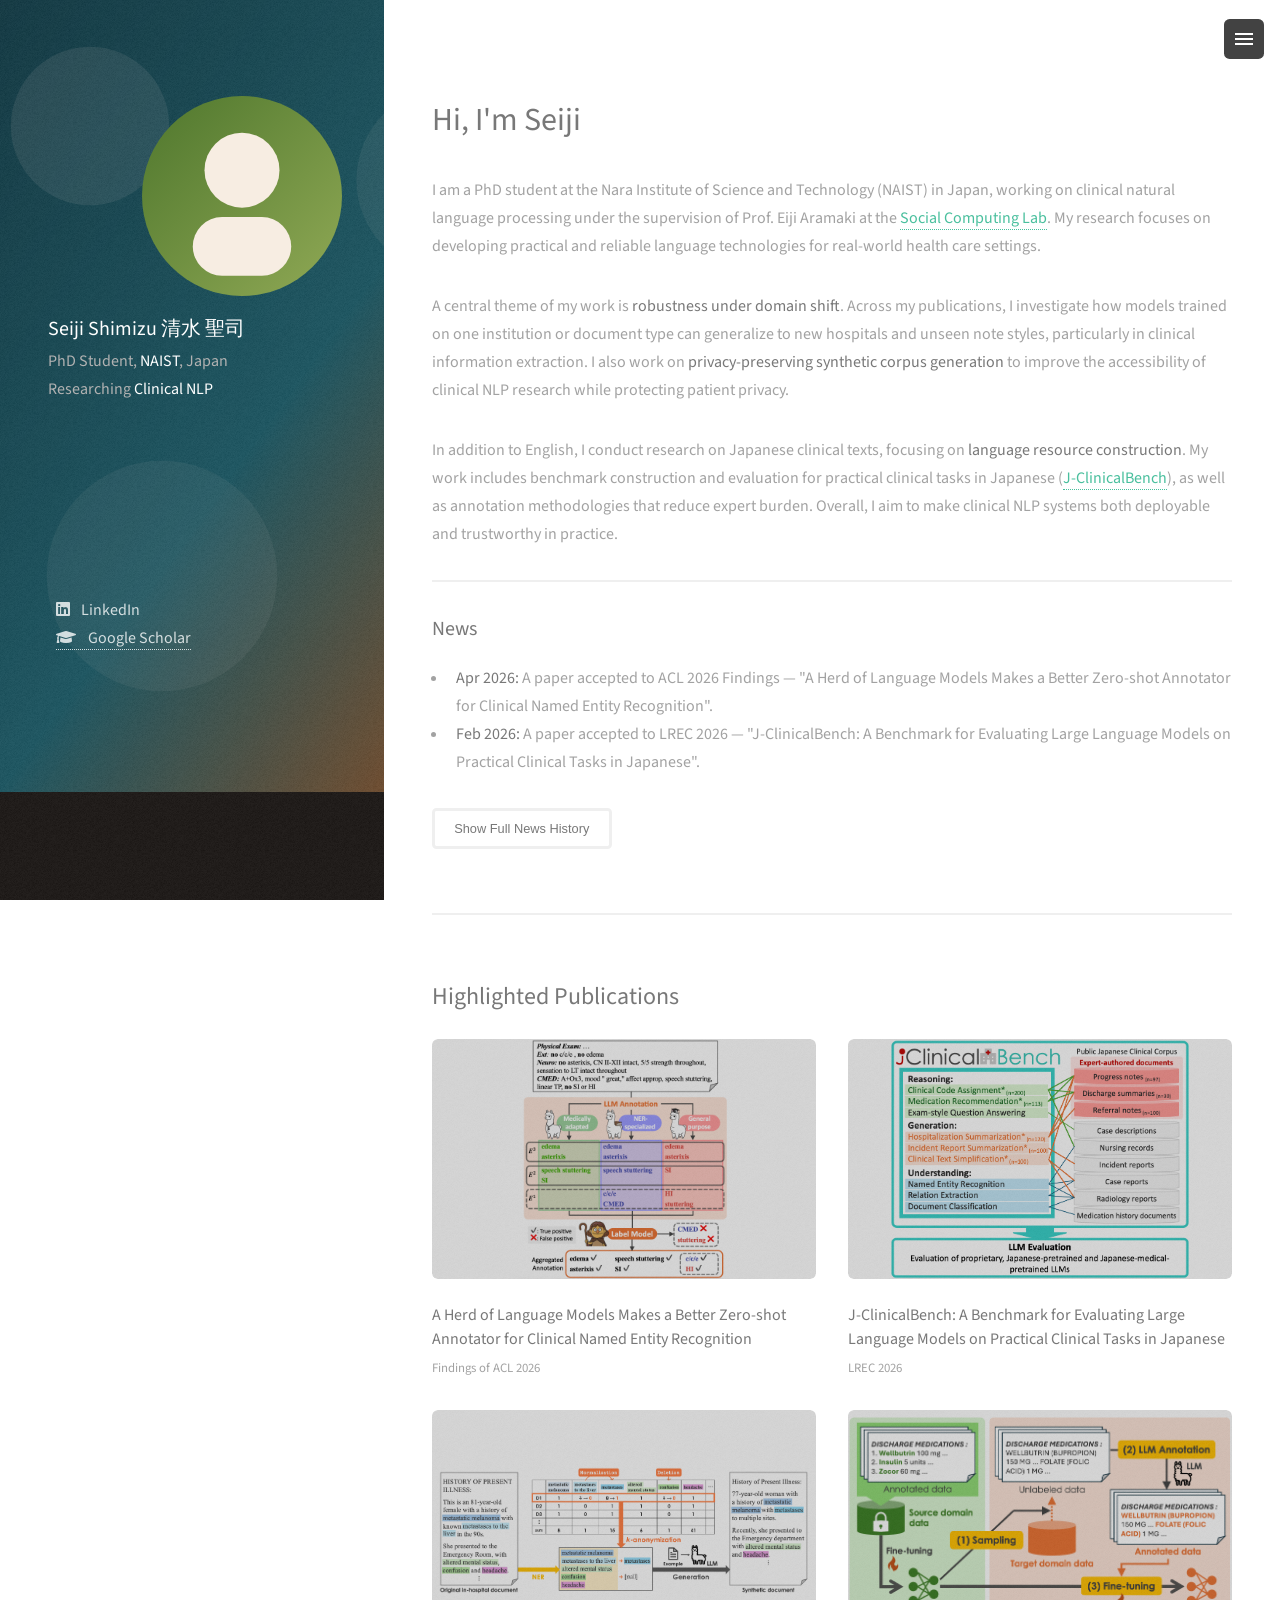
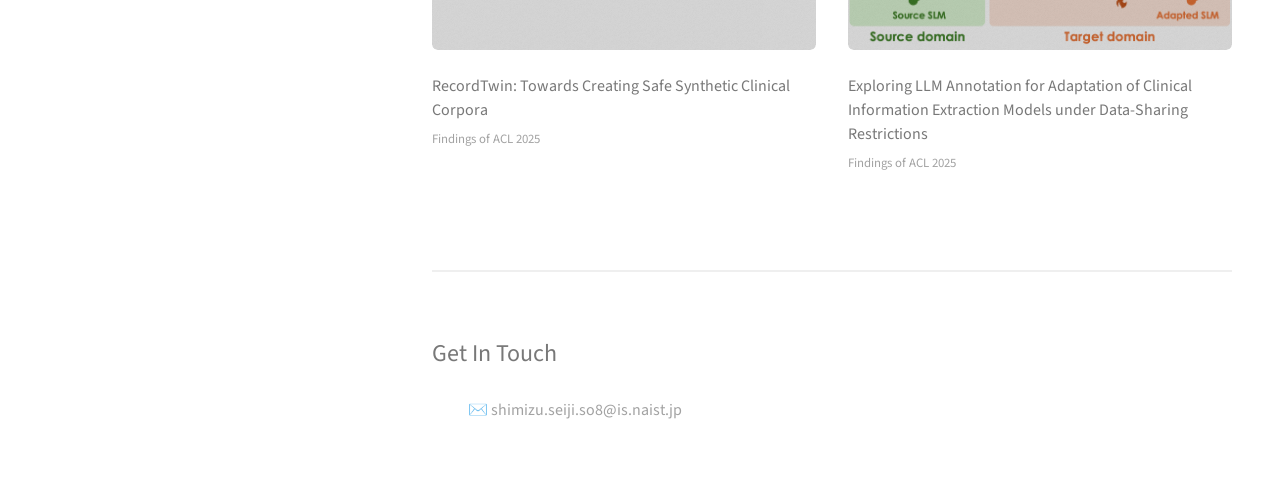
==== index.html @ 79d61182 "Test commit" ====
<!DOCTYPE HTML>
<!--
	Strata by HTML5 UP
	html5up.net | @ajlkn
	Free for personal and commercial use under the CCA 3.0 license (html5up.net/license)
-->
<html>

<head>
	<title>Seiji Shimizu | Home</title>
	<meta charset="utf-8" />
	<meta name="viewport" content="width=device-width, initial-scale=1, user-scalable=no" />
	<link rel="stylesheet" href="assets/css/main.css" />
	<link rel="icon" type="image/svg+xml" href="images/favicon.svg" />
	<style>
		.menu-wrap {
			position: fixed;
			top: 1rem;
			right: 1rem;
			z-index: 10001;
		}

		.menu-button {
			width: 2.5rem;
			height: 2.5rem;
			border: 0;
			border-radius: 0.35rem;
			background: rgba(34, 34, 34, 0.85);
			color: #fff;
			display: inline-flex;
			flex-direction: column;
			align-items: center;
			justify-content: center;
			cursor: pointer;
		}

		.menu-button span {
			display: block;
			width: 1.1rem;
			height: 2px;
			background: #fff;
			margin: 1.5px 0;
		}

		.menu-panel {
			display: none;
			position: absolute;
			right: 0;
			top: 2.9rem;
			background: rgba(34, 34, 34, 0.95);
			border-radius: 0.35rem;
			padding: 0.4rem 0;
			min-width: 10rem;
		}

		.menu-panel a {
			display: block;
			padding: 0.45rem 0.8rem;
			color: #fff;
			border-bottom: 0;
		}

		.menu-panel a:hover {
			background: rgba(255, 255, 255, 0.14);
			color: #fff !important;
		}

		.menu-wrap.open .menu-panel {
			display: block;
		}

		#header .image.avatar {
			display: block;
			margin-left: auto;
			margin-right: auto;
		}

		#two .work-item .image.thumb {
			display: block;
			aspect-ratio: 16 / 10;
			overflow: hidden;
			background: #fff;
		}

		#two .work-item .image.thumb img {
			width: 100%;
			height: 100%;
			object-fit: contain;
			object-position: center;
		}
	</style>
</head>

<body class="is-preload">
	<nav class="menu-wrap" id="site-menu">
		<button class="menu-button" id="menu-toggle" aria-label="Open navigation menu" aria-expanded="false">
			<span></span><span></span><span></span>
		</button>
		<div class="menu-panel" id="menu-panel">
			<a href="index.html">Home</a>
			<a href="all-publications.html">Publications</a>
			<a href="media/mock-resume.pdf" target="_blank" rel="noopener noreferrer">CV (PDF)</a>
		</div>
	</nav>

	<header id="header">
		<div class="inner">
			<a href="#" class="image avatar"><img src="images/avatar.svg" alt="Abstract avatar" /></a>
			<h1><strong>Seiji Shimizu 清水 聖司</strong></h1>
			<p>PhD Student, <strong>NAIST</strong>, Japan<br />
				Researching <strong>Clinical NLP</strong></p>
		</div>
		<div class="inner">
			<ul>
				<li><a href="https://www.linkedin.com/in/%E8%81%96%E5%8F%B8-%E6%B8%85%E6%B0%B4-0804ab36a/?locale=en_US"
						class="icon brands fa-linkedin" target="_blank" rel="noopener noreferrer"><span
							class="label">LinkedIn</span></a></li>
				<li><a href="https://scholar.google.com/citations?user=4m6ExmEAAAAJ&hl=en" target="_blank"
						rel="noopener noreferrer"><i class="fas fa-graduation-cap"></i><span
							class="label">&nbsp;&nbsp;&nbsp;&nbsp;Google Scholar</span></a></li>
			</ul>
		</div>
	</header>

	<div id="main">
		<section id="one">
			<header class="major">
				<h2>Hi, I'm Seiji</h2>
			</header>

			<p>
				I am a PhD student at the Nara Institute of Science and Technology (NAIST) in Japan, working on clinical
				natural
				language processing under the supervision of Prof. Eiji Aramaki at the
				<a href="https://sociocom.naist.jp/index/" target="_blank" rel="noopener noreferrer">Social Computing
					Lab</a>.
				My research focuses on developing practical and reliable language technologies for real-world health
				care settings.
			</p>

			<p>
				A central theme of my work is <strong>robustness under domain shift</strong>. Across my publications, I
				investigate how models
				trained on one institution or document type can generalize to new hospitals and unseen note styles,
				particularly in clinical information extraction.
				I also work on <strong>privacy-preserving synthetic corpus generation</strong> to improve the
				accessibility of clinical NLP
				research while protecting patient privacy.
			</p>

			<p>
				In addition to English, I conduct research on Japanese clinical texts, focusing on <strong>language
					resource construction</strong>. My work includes benchmark construction and evaluation for practical
				clinical
				tasks in Japanese (<a href="https://github.com/seiji-shimizu/J-ClinicalBench-release" target="_blank"
					rel="noopener noreferrer">J-ClinicalBench</a>), as well as annotation methodologies that reduce
				expert burden. Overall, I aim to make clinical NLP systems both
				deployable
				and trustworthy in practice.
			</p>
			<hr />
			<h3>News</h3>

			<ul>
				<li>
					<strong>Apr 2026:</strong> A paper accepted to ACL 2026 Findings —
					"A Herd of Language Models Makes a Better Zero-shot Annotator for Clinical Named Entity
					Recognition".
				</li>
				<li>
					<strong>Feb 2026:</strong> A paper accepted to LREC 2026 —
					"J-ClinicalBench: A Benchmark for Evaluating Large Language Models on Practical Clinical Tasks in
					Japanese".
				</li>
			</ul>

			<div id="news-history" hidden>
				<ul>
					<!-- future older news items here -->
				</ul>
			</div>
			<ul class="actions">
				<li><button id="news-toggle" class="button small">Show Full News History</button></li>
			</ul>
		</section>

		<section id="two">
			<h2>Highlighted Publications</h2>
			<div class="row">
				<article class="col-6 col-12-xsmall work-item">
					<a href="all-publications.html" class="image fit thumb">
						<img src="images/thumbs/ACL2026_intro.png" alt="Mock project card 1" />
					</a>
					<h3>A Herd of Language Models Makes a Better Zero-shot Annotator for Clinical Named Entity
						Recognition</h3>
					<p>Findings of ACL 2026</p>
				</article>
				<article class="col-6 col-12-xsmall work-item">
					<a href="all-publications.html" class="image fit thumb">
						<img src="images/thumbs/clinicalbench_intro_v6.png" alt="Mock project card 2" />
					</a>
					<h3>J-ClinicalBench: A Benchmark for Evaluating Large Language Models on Practical Clinical Tasks in
						Japanese</h3>
					<p>LREC 2026</p>
				</article>
				<article class="col-6 col-12-xsmall work-item">
					<a href="https://aclanthology.org/2025.findings-acl.759/" class="image fit thumb" target="_blank"
						rel="noopener noreferrer">
						<img src="images/thumbs/twin_record_fig.png" alt="Mock project card 3" />
					</a>
					<h3>RecordTwin: Towards Creating Safe Synthetic Clinical Corpora</h3>
					<p>Findings of ACL 2025</p>
				</article>
				<article class="col-6 col-12-xsmall work-item">
					<a href="https://aclanthology.org/2025.findings-acl.757/" class="image fit thumb" target="_blank"
						rel="noopener noreferrer">
						<img src="images/thumbs/LLM_Active_intro.png" alt="Mock project card 4" />
					</a>
					<h3>Exploring LLM Annotation for Adaptation of Clinical Information Extraction Models under
						Data-Sharing Restrictions</h3>
					<p>Findings of ACL 2025</p>
				</article>
			</div>
		</section>

		<section id="three">
			<h2>Get In Touch</h2>
			<div class="row">
				<div class="col-6 col-12-small">
					<ul class="labeled-icons">
						<li>
							✉️ shimizu.seiji.so8@is.naist.jp
						</li>
					</ul>
				</div>
			</div>
		</section>
	</div>

	<script src="assets/js/jquery.min.js"></script>
	<script>
		(function () {
			var menu = document.getElementById("site-menu");
			var toggle = document.getElementById("menu-toggle");
			if (menu && toggle) {
				toggle.addEventListener("click", function () {
					var isOpen = menu.classList.toggle("open");
					toggle.setAttribute("aria-expanded", isOpen ? "true" : "false");
				});
				document.addEventListener("click", function (event) {
					if (!menu.contains(event.target)) {
						menu.classList.remove("open");
						toggle.setAttribute("aria-expanded", "false");
					}
				});
			}

			var newsHistory = document.getElementById("news-history");
			var newsToggle = document.getElementById("news-toggle");
			if (newsHistory && newsToggle) {
				newsToggle.addEventListener("click", function () {
					var isHidden = newsHistory.hasAttribute("hidden");
					if (isHidden) {
						newsHistory.removeAttribute("hidden");
						newsToggle.textContent = "Hide Full News History";
					} else {
						newsHistory.setAttribute("hidden", "");
						newsToggle.textContent = "Show Full News History";
					}
				}
				);
			}
		})();
	</script>
	<script src="assets/js/jquery.poptrox.min.js"></script>
	<script src="assets/js/browser.min.js"></script>
	<script src="assets/js/breakpoints.min.js"></script>
	<script src="assets/js/util.js"></script>
	<script src="assets/js/main.js"></script>
</body>

</html>
---- assets/css/main.css ----
@import url("fontawesome-all.min.css");
@import url("https://fonts.googleapis.com/css?family=Source+Sans+Pro:400,400italic");

/*
	Strata by HTML5 UP
	html5up.net | @ajlkn
	Free for personal and commercial use under the CCA 3.0 license (html5up.net/license)
*/

html, body, div, span, applet, object,
iframe, h1, h2, h3, h4, h5, h6, p, blockquote,
pre, a, abbr, acronym, address, big, cite,
code, del, dfn, em, img, ins, kbd, q, s, samp,
small, strike, strong, sub, sup, tt, var, b,
u, i, center, dl, dt, dd, ol, ul, li, fieldset,
form, label, legend, table, caption, tbody,
tfoot, thead, tr, th, td, article, aside,
canvas, details, embed, figure, figcaption,
footer, header, hgroup, menu, nav, output, ruby,
section, summary, time, mark, audio, video {
	margin: 0;
	padding: 0;
	border: 0;
	font-size: 100%;
	font: inherit;
	vertical-align: baseline;}

article, aside, details, figcaption, figure,
footer, header, hgroup, menu, nav, section {
	display: block;}

body {
	line-height: 1;
}

ol, ul {
	list-style: none;
}

blockquote, q {
	quotes: none;
}

	blockquote:before, blockquote:after, q:before, q:after {
		content: '';
		content: none;
	}

table {
	border-collapse: collapse;
	border-spacing: 0;
}

body {
	-webkit-text-size-adjust: none;
}

mark {
	background-color: transparent;
	color: inherit;
}

input::-moz-focus-inner {
	border: 0;
	padding: 0;
}

input, select, textarea {
	-moz-appearance: none;
	-webkit-appearance: none;
	-ms-appearance: none;
	appearance: none;
}

/* Basic */

	html {
		box-sizing: border-box;
	}

	*, *:before, *:after {
		box-sizing: inherit;
	}

	body {
		background: #fff;
	}

		body.is-preload *, body.is-preload *:before, body.is-preload *:after {
			-moz-animation: none !important;
			-webkit-animation: none !important;
			-ms-animation: none !important;
			animation: none !important;
			-moz-transition: none !important;
			-webkit-transition: none !important;
			-ms-transition: none !important;
			transition: none !important;
		}

	body, input, select, textarea {
		color: #a2a2a2;
		font-family: "Source Sans Pro", Helvetica, sans-serif;
		font-size: 16pt;
		font-weight: 400;
		line-height: 1.75em;
	}

	a {
		-moz-transition: color 0.2s ease-in-out, border-color 0.2s ease-in-out;
		-webkit-transition: color 0.2s ease-in-out, border-color 0.2s ease-in-out;
		-ms-transition: color 0.2s ease-in-out, border-color 0.2s ease-in-out;
		transition: color 0.2s ease-in-out, border-color 0.2s ease-in-out;
		border-bottom: dotted 1px;
		color: #49bf9d;
		text-decoration: none;
	}

		a:hover {
			border-bottom-color: transparent;
			color: #49bf9d !important;
			text-decoration: none;
		}

	strong, b {
		color: #787878;
		font-weight: 400;
	}

	em, i {
		font-style: italic;
	}

	p {
		margin: 0 0 2em 0;
	}

	h1, h2, h3, h4, h5, h6 {
		color: #787878;
		font-weight: 400;
		line-height: 1em;
		margin: 0 0 1em 0;
	}

		h1 a, h2 a, h3 a, h4 a, h5 a, h6 a {
			color: inherit;
			text-decoration: none;
		}

	h1 {
		font-size: 2em;
		line-height: 1.5em;
	}

	h2 {
		font-size: 1.5em;
		line-height: 1.5em;
	}

	h3 {
		font-size: 1.25em;
		line-height: 1.5em;
	}

	h4 {
		font-size: 1.1em;
		line-height: 1.5em;
	}

	h5 {
		font-size: 0.9em;
		line-height: 1.5em;
	}

	h6 {
		font-size: 0.7em;
		line-height: 1.5em;
	}

	sub {
		font-size: 0.8em;
		position: relative;
		top: 0.5em;
	}

	sup {
		font-size: 0.8em;
		position: relative;
		top: -0.5em;
	}

	hr {
		border: 0;
		border-bottom: solid 2px #efefef;
		margin: 2em 0;
	}

		hr.major {
			margin: 3em 0;
		}

	blockquote {
		border-left: solid 6px #efefef;
		font-style: italic;
		margin: 0 0 2em 0;
		padding: 0.5em 0 0.5em 1.5em;
	}

	code {
		background: #f7f7f7;
		border-radius: 0.35em;
		border: solid 2px #efefef;
		font-family: "Courier New", monospace;
		font-size: 0.9em;
		margin: 0 0.25em;
		padding: 0.25em 0.65em;
	}

	pre {
		-webkit-overflow-scrolling: touch;
		font-family: "Courier New", monospace;
		font-size: 0.9em;
		margin: 0 0 2em 0;
	}

		pre code {
			display: block;
			line-height: 1.75em;
			padding: 1em 1.5em;
			overflow-x: auto;
		}

	.align-left {
		text-align: left;
	}

	.align-center {
		text-align: center;
	}

	.align-right {
		text-align: right;
	}

/* Container */

	.container {
		margin: 0 auto;
		max-width: calc(100% - 4em);
		width: 100%;
	}

		.container.xsmall {
			width: 25%;
		}

		.container.small {
			width: 50%;
		}

		.container.medium {
			width: 75%;
		}

		.container.large {
			width: 125%;
		}

		.container.xlarge {
			width: 150%;
		}

		.container.max {
			width: 100%;
		}

		@media screen and (max-width: 980px) {

			.container {
				width: 100% !important;
				max-width: 100% !important;
			}

		}

		@media screen and (max-width: 480px) {

			.container {
				max-width: calc(100% - 3em);
			}

		}

/* Row */

	.row {
		display: flex;
		flex-wrap: wrap;
		box-sizing: border-box;
		align-items: stretch;
	}

		.row > * {
			box-sizing: border-box;
		}

		.row.gtr-uniform > * > :last-child {
			margin-bottom: 0;
		}

		.row.aln-left {
			justify-content: flex-start;
		}

		.row.aln-center {
			justify-content: center;
		}

		.row.aln-right {
			justify-content: flex-end;
		}

		.row.aln-top {
			align-items: flex-start;
		}

		.row.aln-middle {
			align-items: center;
		}

		.row.aln-bottom {
			align-items: flex-end;
		}

		.row > .imp {
			order: -1;
		}

		.row > .col-1 {
			width: 8.33333%;
		}

		.row > .off-1 {
			margin-left: 8.33333%;
		}

		.row > .col-2 {
			width: 16.66667%;
		}

		.row > .off-2 {
			margin-left: 16.66667%;
		}

		.row > .col-3 {
			width: 25%;
		}

		.row > .off-3 {
			margin-left: 25%;
		}

		.row > .col-4 {
			width: 33.33333%;
		}

		.row > .off-4 {
			margin-left: 33.33333%;
		}

		.row > .col-5 {
			width: 41.66667%;
		}

		.row > .off-5 {
			margin-left: 41.66667%;
		}

		.row > .col-6 {
			width: 50%;
		}

		.row > .off-6 {
			margin-left: 50%;
		}

		.row > .col-7 {
			width: 58.33333%;
		}

		.row > .off-7 {
			margin-left: 58.33333%;
		}

		.row > .col-8 {
			width: 66.66667%;
		}

		.row > .off-8 {
			margin-left: 66.66667%;
		}

		.row > .col-9 {
			width: 75%;
		}

		.row > .off-9 {
			margin-left: 75%;
		}

		.row > .col-10 {
			width: 83.33333%;
		}

		.row > .off-10 {
			margin-left: 83.33333%;
		}

		.row > .col-11 {
			width: 91.66667%;
		}

		.row > .off-11 {
			margin-left: 91.66667%;
		}

		.row > .col-12 {
			width: 100%;
		}

		.row > .off-12 {
			margin-left: 100%;
		}

		.row.gtr-0 {
			margin-top: 0;
			margin-left: 0em;
		}

			.row.gtr-0 > * {
				padding: 0 0 0 0em;
			}

			.row.gtr-0.gtr-uniform {
				margin-top: 0em;
			}

				.row.gtr-0.gtr-uniform > * {
					padding-top: 0em;
				}

		.row.gtr-25 {
			margin-top: 0;
			margin-left: -0.625em;
		}

			.row.gtr-25 > * {
				padding: 0 0 0 0.625em;
			}

			.row.gtr-25.gtr-uniform {
				margin-top: -0.625em;
			}

				.row.gtr-25.gtr-uniform > * {
					padding-top: 0.625em;
				}

		.row.gtr-50 {
			margin-top: 0;
			margin-left: -1.25em;
		}

			.row.gtr-50 > * {
				padding: 0 0 0 1.25em;
			}

			.row.gtr-50.gtr-uniform {
				margin-top: -1.25em;
			}

				.row.gtr-50.gtr-uniform > * {
					padding-top: 1.25em;
				}

		.row {
			margin-top: 0;
			margin-left: -2.5em;
		}

			.row > * {
				padding: 0 0 0 2.5em;
			}

			.row.gtr-uniform {
				margin-top: -2.5em;
			}

				.row.gtr-uniform > * {
					padding-top: 2.5em;
				}

		.row.gtr-150 {
			margin-top: 0;
			margin-left: -3.75em;
		}

			.row.gtr-150 > * {
				padding: 0 0 0 3.75em;
			}

			.row.gtr-150.gtr-uniform {
				margin-top: -3.75em;
			}

				.row.gtr-150.gtr-uniform > * {
					padding-top: 3.75em;
				}

		.row.gtr-200 {
			margin-top: 0;
			margin-left: -5em;
		}

			.row.gtr-200 > * {
				padding: 0 0 0 5em;
			}

			.row.gtr-200.gtr-uniform {
				margin-top: -5em;
			}

				.row.gtr-200.gtr-uniform > * {
					padding-top: 5em;
				}

		@media screen and (max-width: 1800px) {

			.row {
				display: flex;
				flex-wrap: wrap;
				box-sizing: border-box;
				align-items: stretch;
			}

				.row > * {
					box-sizing: border-box;
				}

				.row.gtr-uniform > * > :last-child {
					margin-bottom: 0;
				}

				.row.aln-left {
					justify-content: flex-start;
				}

				.row.aln-center {
					justify-content: center;
				}

				.row.aln-right {
					justify-content: flex-end;
				}

				.row.aln-top {
					align-items: flex-start;
				}

				.row.aln-middle {
					align-items: center;
				}

				.row.aln-bottom {
					align-items: flex-end;
				}

				.row > .imp-xlarge {
					order: -1;
				}

				.row > .col-1-xlarge {
					width: 8.33333%;
				}

				.row > .off-1-xlarge {
					margin-left: 8.33333%;
				}

				.row > .col-2-xlarge {
					width: 16.66667%;
				}

				.row > .off-2-xlarge {
					margin-left: 16.66667%;
				}

				.row > .col-3-xlarge {
					width: 25%;
				}

				.row > .off-3-xlarge {
					margin-left: 25%;
				}

				.row > .col-4-xlarge {
					width: 33.33333%;
				}

				.row > .off-4-xlarge {
					margin-left: 33.33333%;
				}

				.row > .col-5-xlarge {
					width: 41.66667%;
				}

				.row > .off-5-xlarge {
					margin-left: 41.66667%;
				}

				.row > .col-6-xlarge {
					width: 50%;
				}

				.row > .off-6-xlarge {
					margin-left: 50%;
				}

				.row > .col-7-xlarge {
					width: 58.33333%;
				}

				.row > .off-7-xlarge {
					margin-left: 58.33333%;
				}

				.row > .col-8-xlarge {
					width: 66.66667%;
				}

				.row > .off-8-xlarge {
					margin-left: 66.66667%;
				}

				.row > .col-9-xlarge {
					width: 75%;
				}

				.row > .off-9-xlarge {
					margin-left: 75%;
				}

				.row > .col-10-xlarge {
					width: 83.33333%;
				}

				.row > .off-10-xlarge {
					margin-left: 83.33333%;
				}

				.row > .col-11-xlarge {
					width: 91.66667%;
				}

				.row > .off-11-xlarge {
					margin-left: 91.66667%;
				}

				.row > .col-12-xlarge {
					width: 100%;
				}

				.row > .off-12-xlarge {
					margin-left: 100%;
				}

				.row.gtr-0 {
					margin-top: 0;
					margin-left: 0em;
				}

					.row.gtr-0 > * {
						padding: 0 0 0 0em;
					}

					.row.gtr-0.gtr-uniform {
						margin-top: 0em;
					}

						.row.gtr-0.gtr-uniform > * {
							padding-top: 0em;
						}

				.row.gtr-25 {
					margin-top: 0;
					margin-left: -0.625em;
				}

					.row.gtr-25 > * {
						padding: 0 0 0 0.625em;
					}

					.row.gtr-25.gtr-uniform {
						margin-top: -0.625em;
					}

						.row.gtr-25.gtr-uniform > * {
							padding-top: 0.625em;
						}

				.row.gtr-50 {
					margin-top: 0;
					margin-left: -1.25em;
				}

					.row.gtr-50 > * {
						padding: 0 0 0 1.25em;
					}

					.row.gtr-50.gtr-uniform {
						margin-top: -1.25em;
					}

						.row.gtr-50.gtr-uniform > * {
							padding-top: 1.25em;
						}

				.row {
					margin-top: 0;
					margin-left: -2.5em;
				}

					.row > * {
						padding: 0 0 0 2.5em;
					}

					.row.gtr-uniform {
						margin-top: -2.5em;
					}

						.row.gtr-uniform > * {
							padding-top: 2.5em;
						}

				.row.gtr-150 {
					margin-top: 0;
					margin-left: -3.75em;
				}

					.row.gtr-150 > * {
						padding: 0 0 0 3.75em;
					}

					.row.gtr-150.gtr-uniform {
						margin-top: -3.75em;
					}

						.row.gtr-150.gtr-uniform > * {
							padding-top: 3.75em;
						}

				.row.gtr-200 {
					margin-top: 0;
					margin-left: -5em;
				}

					.row.gtr-200 > * {
						padding: 0 0 0 5em;
					}

					.row.gtr-200.gtr-uniform {
						margin-top: -5em;
					}

						.row.gtr-200.gtr-uniform > * {
							padding-top: 5em;
						}

		}

		@media screen and (max-width: 1280px) {

			.row {
				display: flex;
				flex-wrap: wrap;
				box-sizing: border-box;
				align-items: stretch;
			}

				.row > * {
					box-sizing: border-box;
				}

				.row.gtr-uniform > * > :last-child {
					margin-bottom: 0;
				}

				.row.aln-left {
					justify-content: flex-start;
				}

				.row.aln-center {
					justify-content: center;
				}

				.row.aln-right {
					justify-content: flex-end;
				}

				.row.aln-top {
					align-items: flex-start;
				}

				.row.aln-middle {
					align-items: center;
				}

				.row.aln-bottom {
					align-items: flex-end;
				}

				.row > .imp-large {
					order: -1;
				}

				.row > .col-1-large {
					width: 8.33333%;
				}

				.row > .off-1-large {
					margin-left: 8.33333%;
				}

				.row > .col-2-large {
					width: 16.66667%;
				}

				.row > .off-2-large {
					margin-left: 16.66667%;
				}

				.row > .col-3-large {
					width: 25%;
				}

				.row > .off-3-large {
					margin-left: 25%;
				}

				.row > .col-4-large {
					width: 33.33333%;
				}

				.row > .off-4-large {
					margin-left: 33.33333%;
				}

				.row > .col-5-large {
					width: 41.66667%;
				}

				.row > .off-5-large {
					margin-left: 41.66667%;
				}

				.row > .col-6-large {
					width: 50%;
				}

				.row > .off-6-large {
					margin-left: 50%;
				}

				.row > .col-7-large {
					width: 58.33333%;
				}

				.row > .off-7-large {
					margin-left: 58.33333%;
				}

				.row > .col-8-large {
					width: 66.66667%;
				}

				.row > .off-8-large {
					margin-left: 66.66667%;
				}

				.row > .col-9-large {
					width: 75%;
				}

				.row > .off-9-large {
					margin-left: 75%;
				}

				.row > .col-10-large {
					width: 83.33333%;
				}

				.row > .off-10-large {
					margin-left: 83.33333%;
				}

				.row > .col-11-large {
					width: 91.66667%;
				}

				.row > .off-11-large {
					margin-left: 91.66667%;
				}

				.row > .col-12-large {
					width: 100%;
				}

				.row > .off-12-large {
					margin-left: 100%;
				}

				.row.gtr-0 {
					margin-top: 0;
					margin-left: 0em;
				}

					.row.gtr-0 > * {
						padding: 0 0 0 0em;
					}

					.row.gtr-0.gtr-uniform {
						margin-top: 0em;
					}

						.row.gtr-0.gtr-uniform > * {
							padding-top: 0em;
						}

				.row.gtr-25 {
					margin-top: 0;
					margin-left: -0.5em;
				}

					.row.gtr-25 > * {
						padding: 0 0 0 0.5em;
					}

					.row.gtr-25.gtr-uniform {
						margin-top: -0.5em;
					}

						.row.gtr-25.gtr-uniform > * {
							padding-top: 0.5em;
						}

				.row.gtr-50 {
					margin-top: 0;
					margin-left: -1em;
				}

					.row.gtr-50 > * {
						padding: 0 0 0 1em;
					}

					.row.gtr-50.gtr-uniform {
						margin-top: -1em;
					}

						.row.gtr-50.gtr-uniform > * {
							padding-top: 1em;
						}

				.row {
					margin-top: 0;
					margin-left: -2em;
				}

					.row > * {
						padding: 0 0 0 2em;
					}

					.row.gtr-uniform {
						margin-top: -2em;
					}

						.row.gtr-uniform > * {
							padding-top: 2em;
						}

				.row.gtr-150 {
					margin-top: 0;
					margin-left: -3em;
				}

					.row.gtr-150 > * {
						padding: 0 0 0 3em;
					}

					.row.gtr-150.gtr-uniform {
						margin-top: -3em;
					}

						.row.gtr-150.gtr-uniform > * {
							padding-top: 3em;
						}

				.row.gtr-200 {
					margin-top: 0;
					margin-left: -4em;
				}

					.row.gtr-200 > * {
						padding: 0 0 0 4em;
					}

					.row.gtr-200.gtr-uniform {
						margin-top: -4em;
					}

						.row.gtr-200.gtr-uniform > * {
							padding-top: 4em;
						}

		}

		@media screen and (max-width: 980px) {

			.row {
				display: flex;
				flex-wrap: wrap;
				box-sizing: border-box;
				align-items: stretch;
			}

				.row > * {
					box-sizing: border-box;
				}

				.row.gtr-uniform > * > :last-child {
					margin-bottom: 0;
				}

				.row.aln-left {
					justify-content: flex-start;
				}

				.row.aln-center {
					justify-content: center;
				}

				.row.aln-right {
					justify-content: flex-end;
				}

				.row.aln-top {
					align-items: flex-start;
				}

				.row.aln-middle {
					align-items: center;
				}

				.row.aln-bottom {
					align-items: flex-end;
				}

				.row > .imp-medium {
					order: -1;
				}

				.row > .col-1-medium {
					width: 8.33333%;
				}

				.row > .off-1-medium {
					margin-left: 8.33333%;
				}

				.row > .col-2-medium {
					width: 16.66667%;
				}

				.row > .off-2-medium {
					margin-left: 16.66667%;
				}

				.row > .col-3-medium {
					width: 25%;
				}

				.row > .off-3-medium {
					margin-left: 25%;
				}

				.row > .col-4-medium {
					width: 33.33333%;
				}

				.row > .off-4-medium {
					margin-left: 33.33333%;
				}

				.row > .col-5-medium {
					width: 41.66667%;
				}

				.row > .off-5-medium {
					margin-left: 41.66667%;
				}

				.row > .col-6-medium {
					width: 50%;
				}

				.row > .off-6-medium {
					margin-left: 50%;
				}

				.row > .col-7-medium {
					width: 58.33333%;
				}

				.row > .off-7-medium {
					margin-left: 58.33333%;
				}

				.row > .col-8-medium {
					width: 66.66667%;
				}

				.row > .off-8-medium {
					margin-left: 66.66667%;
				}

				.row > .col-9-medium {
					width: 75%;
				}

				.row > .off-9-medium {
					margin-left: 75%;
				}

				.row > .col-10-medium {
					width: 83.33333%;
				}

				.row > .off-10-medium {
					margin-left: 83.33333%;
				}

				.row > .col-11-medium {
					width: 91.66667%;
				}

				.row > .off-11-medium {
					margin-left: 91.66667%;
				}

				.row > .col-12-medium {
					width: 100%;
				}

				.row > .off-12-medium {
					margin-left: 100%;
				}

				.row.gtr-0 {
					margin-top: 0;
					margin-left: 0em;
				}

					.row.gtr-0 > * {
						padding: 0 0 0 0em;
					}

					.row.gtr-0.gtr-uniform {
						margin-top: 0em;
					}

						.row.gtr-0.gtr-uniform > * {
							padding-top: 0em;
						}

				.row.gtr-25 {
					margin-top: 0;
					margin-left: -0.5em;
				}

					.row.gtr-25 > * {
						padding: 0 0 0 0.5em;
					}

					.row.gtr-25.gtr-uniform {
						margin-top: -0.5em;
					}

						.row.gtr-25.gtr-uniform > * {
							padding-top: 0.5em;
						}

				.row.gtr-50 {
					margin-top: 0;
					margin-left: -1em;
				}

					.row.gtr-50 > * {
						padding: 0 0 0 1em;
					}

					.row.gtr-50.gtr-uniform {
						margin-top: -1em;
					}

						.row.gtr-50.gtr-uniform > * {
							padding-top: 1em;
						}

				.row {
					margin-top: 0;
					margin-left: -2em;
				}

					.row > * {
						padding: 0 0 0 2em;
					}

					.row.gtr-uniform {
						margin-top: -2em;
					}

						.row.gtr-uniform > * {
							padding-top: 2em;
						}

				.row.gtr-150 {
					margin-top: 0;
					margin-left: -3em;
				}

					.row.gtr-150 > * {
						padding: 0 0 0 3em;
					}

					.row.gtr-150.gtr-uniform {
						margin-top: -3em;
					}

						.row.gtr-150.gtr-uniform > * {
							padding-top: 3em;
						}

				.row.gtr-200 {
					margin-top: 0;
					margin-left: -4em;
				}

					.row.gtr-200 > * {
						padding: 0 0 0 4em;
					}

					.row.gtr-200.gtr-uniform {
						margin-top: -4em;
					}

						.row.gtr-200.gtr-uniform > * {
							padding-top: 4em;
						}

		}

		@media screen and (max-width: 736px) {

			.row {
				display: flex;
				flex-wrap: wrap;
				box-sizing: border-box;
				align-items: stretch;
			}

				.row > * {
					box-sizing: border-box;
				}

				.row.gtr-uniform > * > :last-child {
					margin-bottom: 0;
				}

				.row.aln-left {
					justify-content: flex-start;
				}

				.row.aln-center {
					justify-content: center;
				}

				.row.aln-right {
					justify-content: flex-end;
				}

				.row.aln-top {
					align-items: flex-start;
				}

				.row.aln-middle {
					align-items: center;
				}

				.row.aln-bottom {
					align-items: flex-end;
				}

				.row > .imp-small {
					order: -1;
				}

				.row > .col-1-small {
					width: 8.33333%;
				}

				.row > .off-1-small {
					margin-left: 8.33333%;
				}

				.row > .col-2-small {
					width: 16.66667%;
				}

				.row > .off-2-small {
					margin-left: 16.66667%;
				}

				.row > .col-3-small {
					width: 25%;
				}

				.row > .off-3-small {
					margin-left: 25%;
				}

				.row > .col-4-small {
					width: 33.33333%;
				}

				.row > .off-4-small {
					margin-left: 33.33333%;
				}

				.row > .col-5-small {
					width: 41.66667%;
				}

				.row > .off-5-small {
					margin-left: 41.66667%;
				}

				.row > .col-6-small {
					width: 50%;
				}

				.row > .off-6-small {
					margin-left: 50%;
				}

				.row > .col-7-small {
					width: 58.33333%;
				}

				.row > .off-7-small {
					margin-left: 58.33333%;
				}

				.row > .col-8-small {
					width: 66.66667%;
				}

				.row > .off-8-small {
					margin-left: 66.66667%;
				}

				.row > .col-9-small {
					width: 75%;
				}

				.row > .off-9-small {
					margin-left: 75%;
				}

				.row > .col-10-small {
					width: 83.33333%;
				}

				.row > .off-10-small {
					margin-left: 83.33333%;
				}

				.row > .col-11-small {
					width: 91.66667%;
				}

				.row > .off-11-small {
					margin-left: 91.66667%;
				}

				.row > .col-12-small {
					width: 100%;
				}

				.row > .off-12-small {
					margin-left: 100%;
				}

				.row.gtr-0 {
					margin-top: 0;
					margin-left: 0em;
				}

					.row.gtr-0 > * {
						padding: 0 0 0 0em;
					}

					.row.gtr-0.gtr-uniform {
						margin-top: 0em;
					}

						.row.gtr-0.gtr-uniform > * {
							padding-top: 0em;
						}

				.row.gtr-25 {
					margin-top: 0;
					margin-left: -0.375em;
				}

					.row.gtr-25 > * {
						padding: 0 0 0 0.375em;
					}

					.row.gtr-25.gtr-uniform {
						margin-top: -0.375em;
					}

						.row.gtr-25.gtr-uniform > * {
							padding-top: 0.375em;
						}

				.row.gtr-50 {
					margin-top: 0;
					margin-left: -0.75em;
				}

					.row.gtr-50 > * {
						padding: 0 0 0 0.75em;
					}

					.row.gtr-50.gtr-uniform {
						margin-top: -0.75em;
					}

						.row.gtr-50.gtr-uniform > * {
							padding-top: 0.75em;
						}

				.row {
					margin-top: 0;
					margin-left: -1.5em;
				}

					.row > * {
						padding: 0 0 0 1.5em;
					}

					.row.gtr-uniform {
						margin-top: -1.5em;
					}

						.row.gtr-uniform > * {
							padding-top: 1.5em;
						}

				.row.gtr-150 {
					margin-top: 0;
					margin-left: -2.25em;
				}

					.row.gtr-150 > * {
						padding: 0 0 0 2.25em;
					}

					.row.gtr-150.gtr-uniform {
						margin-top: -2.25em;
					}

						.row.gtr-150.gtr-uniform > * {
							padding-top: 2.25em;
						}

				.row.gtr-200 {
					margin-top: 0;
					margin-left: -3em;
				}

					.row.gtr-200 > * {
						padding: 0 0 0 3em;
					}

					.row.gtr-200.gtr-uniform {
						margin-top: -3em;
					}

						.row.gtr-200.gtr-uniform > * {
							padding-top: 3em;
						}

		}

		@media screen and (max-width: 480px) {

			.row {
				display: flex;
				flex-wrap: wrap;
				box-sizing: border-box;
				align-items: stretch;
			}

				.row > * {
					box-sizing: border-box;
				}

				.row.gtr-uniform > * > :last-child {
					margin-bottom: 0;
				}

				.row.aln-left {
					justify-content: flex-start;
				}

				.row.aln-center {
					justify-content: center;
				}

				.row.aln-right {
					justify-content: flex-end;
				}

				.row.aln-top {
					align-items: flex-start;
				}

				.row.aln-middle {
					align-items: center;
				}

				.row.aln-bottom {
					align-items: flex-end;
				}

				.row > .imp-xsmall {
					order: -1;
				}

				.row > .col-1-xsmall {
					width: 8.33333%;
				}

				.row > .off-1-xsmall {
					margin-left: 8.33333%;
				}

				.row > .col-2-xsmall {
					width: 16.66667%;
				}

				.row > .off-2-xsmall {
					margin-left: 16.66667%;
				}

				.row > .col-3-xsmall {
					width: 25%;
				}

				.row > .off-3-xsmall {
					margin-left: 25%;
				}

				.row > .col-4-xsmall {
					width: 33.33333%;
				}

				.row > .off-4-xsmall {
					margin-left: 33.33333%;
				}

				.row > .col-5-xsmall {
					width: 41.66667%;
				}

				.row > .off-5-xsmall {
					margin-left: 41.66667%;
				}

				.row > .col-6-xsmall {
					width: 50%;
				}

				.row > .off-6-xsmall {
					margin-left: 50%;
				}

				.row > .col-7-xsmall {
					width: 58.33333%;
				}

				.row > .off-7-xsmall {
					margin-left: 58.33333%;
				}

				.row > .col-8-xsmall {
					width: 66.66667%;
				}

				.row > .off-8-xsmall {
					margin-left: 66.66667%;
				}

				.row > .col-9-xsmall {
					width: 75%;
				}

				.row > .off-9-xsmall {
					margin-left: 75%;
				}

				.row > .col-10-xsmall {
					width: 83.33333%;
				}

				.row > .off-10-xsmall {
					margin-left: 83.33333%;
				}

				.row > .col-11-xsmall {
					width: 91.66667%;
				}

				.row > .off-11-xsmall {
					margin-left: 91.66667%;
				}

				.row > .col-12-xsmall {
					width: 100%;
				}

				.row > .off-12-xsmall {
					margin-left: 100%;
				}

				.row.gtr-0 {
					margin-top: 0;
					margin-left: 0em;
				}

					.row.gtr-0 > * {
						padding: 0 0 0 0em;
					}

					.row.gtr-0.gtr-uniform {
						margin-top: 0em;
					}

						.row.gtr-0.gtr-uniform > * {
							padding-top: 0em;
						}

				.row.gtr-25 {
					margin-top: 0;
					margin-left: -0.375em;
				}

					.row.gtr-25 > * {
						padding: 0 0 0 0.375em;
					}

					.row.gtr-25.gtr-uniform {
						margin-top: -0.375em;
					}

						.row.gtr-25.gtr-uniform > * {
							padding-top: 0.375em;
						}

				.row.gtr-50 {
					margin-top: 0;
					margin-left: -0.75em;
				}

					.row.gtr-50 > * {
						padding: 0 0 0 0.75em;
					}

					.row.gtr-50.gtr-uniform {
						margin-top: -0.75em;
					}

						.row.gtr-50.gtr-uniform > * {
							padding-top: 0.75em;
						}

				.row {
					margin-top: 0;
					margin-left: -1.5em;
				}

					.row > * {
						padding: 0 0 0 1.5em;
					}

					.row.gtr-uniform {
						margin-top: -1.5em;
					}

						.row.gtr-uniform > * {
							padding-top: 1.5em;
						}

				.row.gtr-150 {
					margin-top: 0;
					margin-left: -2.25em;
				}

					.row.gtr-150 > * {
						padding: 0 0 0 2.25em;
					}

					.row.gtr-150.gtr-uniform {
						margin-top: -2.25em;
					}

						.row.gtr-150.gtr-uniform > * {
							padding-top: 2.25em;
						}

				.row.gtr-200 {
					margin-top: 0;
					margin-left: -3em;
				}

					.row.gtr-200 > * {
						padding: 0 0 0 3em;
					}

					.row.gtr-200.gtr-uniform {
						margin-top: -3em;
					}

						.row.gtr-200.gtr-uniform > * {
							padding-top: 3em;
						}

		}

/* Section/Article */

	section.special, article.special {
		text-align: center;
	}

	header p {
		color: #b2b2b2;
		position: relative;
		margin: 0 0 1.5em 0;
	}

	header h2 + p {
		font-size: 1.25em;
		margin-top: -1em;
		line-height: 1.5em;
	}

	header h3 + p {
		font-size: 1.1em;
		margin-top: -0.8em;
		line-height: 1.5em;
	}

	header h4 + p,
	header h5 + p,
	header h6 + p {
		font-size: 0.9em;
		margin-top: -0.6em;
		line-height: 1.5em;
	}

	header.major h2 {
		font-size: 2em;
	}

/* Form */

	form {
		margin: 0 0 2em 0;
	}

	label {
		color: #787878;
		display: block;
		font-size: 0.9em;
		font-weight: 400;
		margin: 0 0 1em 0;
	}

	input[type="text"],
	input[type="password"],
	input[type="email"],
	select,
	textarea {
		-moz-appearance: none;
		-webkit-appearance: none;
		-ms-appearance: none;
		appearance: none;
		background: #f7f7f7;
		border-radius: 0.35em;
		border: solid 2px transparent;
		color: inherit;
		display: block;
		outline: 0;
		padding: 0 0.75em;
		text-decoration: none;
		width: 100%;
	}

		input[type="text"]:invalid,
		input[type="password"]:invalid,
		input[type="email"]:invalid,
		select:invalid,
		textarea:invalid {
			box-shadow: none;
		}

		input[type="text"]:focus,
		input[type="password"]:focus,
		input[type="email"]:focus,
		select:focus,
		textarea:focus {
			border-color: #49bf9d;
		}

	select {
		background-image: url("data:image/svg+xml;charset=utf8,%3Csvg xmlns='http://www.w3.org/2000/svg' width='40' height='40' preserveAspectRatio='none' viewBox='0 0 40 40'%3E%3Cpath d='M9.4,12.3l10.4,10.4l10.4-10.4c0.2-0.2,0.5-0.4,0.9-0.4c0.3,0,0.6,0.1,0.9,0.4l3.3,3.3c0.2,0.2,0.4,0.5,0.4,0.9 c0,0.4-0.1,0.6-0.4,0.9L20.7,31.9c-0.2,0.2-0.5,0.4-0.9,0.4c-0.3,0-0.6-0.1-0.9-0.4L4.3,17.3c-0.2-0.2-0.4-0.5-0.4-0.9 c0-0.4,0.1-0.6,0.4-0.9l3.3-3.3c0.2-0.2,0.5-0.4,0.9-0.4S9.1,12.1,9.4,12.3z' fill='%23dfdfdf' /%3E%3C/svg%3E");
		background-size: 1.25rem;
		background-repeat: no-repeat;
		background-position: calc(100% - 1rem) center;
		height: 2.75em;
		padding-right: 2.75em;
		text-overflow: ellipsis;
	}

		select option {
			color: #787878;
			background: #fff;
		}

		select:focus::-ms-value {
			background-color: transparent;
		}

		select::-ms-expand {
			display: none;
		}

	input[type="text"],
	input[type="password"],
	input[type="email"],
	select {
		height: 2.75em;
	}

	textarea {
		padding: 0.75em;
	}

	input[type="checkbox"],
	input[type="radio"] {
		-moz-appearance: none;
		-webkit-appearance: none;
		-ms-appearance: none;
		appearance: none;
		display: block;
		float: left;
		margin-right: -2em;
		opacity: 0;
		width: 1em;
		z-index: -1;
	}

		input[type="checkbox"] + label,
		input[type="radio"] + label {
			text-decoration: none;
			color: #a2a2a2;
			cursor: pointer;
			display: inline-block;
			font-size: 1em;
			font-weight: 400;
			padding-left: 2.4em;
			padding-right: 0.75em;
			position: relative;
		}

			input[type="checkbox"] + label:before,
			input[type="radio"] + label:before {
				-moz-osx-font-smoothing: grayscale;
				-webkit-font-smoothing: antialiased;
				display: inline-block;
				font-style: normal;
				font-variant: normal;
				text-rendering: auto;
				line-height: 1;
				text-transform: none !important;
				font-family: 'Font Awesome 5 Free';
				font-weight: 900;
			}

			input[type="checkbox"] + label:before,
			input[type="radio"] + label:before {
				background: #f7f7f7;
				border-radius: 0.35em;
				border: solid 2px transparent;
				content: '';
				display: inline-block;
				font-size: 0.8em;
				height: 2.0625em;
				left: 0;
				line-height: 1.85625em;
				position: absolute;
				text-align: center;
				top: 0;
				width: 2.0625em;
			}

		input[type="checkbox"]:checked + label:before,
		input[type="radio"]:checked + label:before {
			background: #787878;
			border-color: #787878;
			color: #fff;
			content: '\f00c';
		}

		input[type="checkbox"]:focus + label:before,
		input[type="radio"]:focus + label:before {
			border-color: #49bf9d;
		}

	input[type="checkbox"] + label:before {
		border-radius: 0.35em;
	}

	input[type="radio"] + label:before {
		border-radius: 100%;
	}

	::-webkit-input-placeholder {
		color: #b2b2b2 !important;
		opacity: 1.0;
	}

	:-moz-placeholder {
		color: #b2b2b2 !important;
		opacity: 1.0;
	}

	::-moz-placeholder {
		color: #b2b2b2 !important;
		opacity: 1.0;
	}

	:-ms-input-placeholder {
		color: #b2b2b2 !important;
		opacity: 1.0;
	}

/* Box */

	.box {
		border-radius: 0.35em;
		border: solid 2px #efefef;
		margin-bottom: 2em;
		padding: 1.5em;
	}

		.box > :last-child,
		.box > :last-child > :last-child,
		.box > :last-child > :last-child > :last-child {
			margin-bottom: 0;
		}

		.box.alt {
			border: 0;
			border-radius: 0;
			padding: 0;
		}

/* Icon */

	.icon {
		text-decoration: none;
		border-bottom: none;
		position: relative;
	}

		.icon:before {
			-moz-osx-font-smoothing: grayscale;
			-webkit-font-smoothing: antialiased;
			display: inline-block;
			font-style: normal;
			font-variant: normal;
			text-rendering: auto;
			line-height: 1;
			text-transform: none !important;
			font-family: 'Font Awesome 5 Free';
			font-weight: 400;
		}

		.icon > .label {
			display: 1;
			margin-left: 4%;
		}

		.icon:before {
			line-height: inherit;
		}

		.icon.solid:before {
			font-weight: 900;
		}

		.icon.brands:before {
			font-family: 'Font Awesome 5 Brands';
		}

/* Image */

	.image {
		border-radius: 0.35em;
		border: 0;
		display: inline-block;
		position: relative;
	}

		.image:before {
			-moz-transition: opacity 0.2s ease-in-out;
			-webkit-transition: opacity 0.2s ease-in-out;
			-ms-transition: opacity 0.2s ease-in-out;
			transition: opacity 0.2s ease-in-out;
			background: url("images/overlay.png");
			border-radius: 0.35em;
			content: '';
			display: block;
			height: 100%;
			left: 0;
			opacity: 0.5;
			position: absolute;
			top: 0;
			width: 100%;
		}

		.image.thumb {
			text-align: center;
		}

			.image.thumb:after {
				-moz-transition: opacity 0.2s ease-in-out;
				-webkit-transition: opacity 0.2s ease-in-out;
				-ms-transition: opacity 0.2s ease-in-out;
				transition: opacity 0.2s ease-in-out;
				border-radius: 0.35em;
				border: solid 3px rgba(255, 255, 255, 0.5);
				color: #fff;
				content: 'View';
				display: inline-block;
				font-size: 0.8em;
				font-weight: 400;
				left: 50%;
				line-height: 2.25em;
				margin: -1.25em 0 0 -3em;
				opacity: 0;
				padding: 0 1.5em;
				position: absolute;
				text-align: center;
				text-decoration: none;
				top: 50%;
				white-space: nowrap;
			}

			.image.thumb:hover:after {
				opacity: 1.0;
			}

			.image.thumb:hover:before {
				background: url("images/overlay.png"), url("images/overlay.png");
				opacity: 1.0;
			}

		.image img {
			border-radius: 0.35em;
			display: block;
		}

		.image.left {
			float: left;
			margin: 0 1.5em 1em 0;
			top: 0.25em;
		}

		.image.right {
			float: right;
			margin: 0 0 1em 1.5em;
			top: 0.25em;
		}

		.image.left, .image.right {
			max-width: 40%;
		}

			.image.left img, .image.right img {
				width: 100%;
			}

		.image.fit {
			display: block;
			margin: 0 0 2em 0;
			width: 100%;
		}

			.image.fit img {
				width: 100%;
			}

		.image.avatar {
			border-radius: 100%;
		}

			.image.avatar:before {
				display: none;
			}

			.image.avatar img {
				border-radius: 100%;
				width: 200%;
			}

/* List */

	ol {
		list-style: decimal;
		margin: 0 0 2em 0;
		padding-left: 1.25em;
	}

		ol li {
			padding-left: 0.25em;
		}

	ul {
		list-style: disc;
		margin: 0 0 2em 0;
		padding-left: 1em;
	}

		ul li {
			padding-left: 0.5em;
		}

		ul.alt {
			list-style: none;
			padding-left: 0;
		}

			ul.alt li {
				border-top: solid 2px #efefef;
				padding: 0.5em 0;
			}

				ul.alt li:first-child {
					border-top: 0;
					padding-top: 0;
				}

	dl {
		margin: 0 0 2em 0;
	}

/* Icons */

	ul.icons {
		cursor: default;
		list-style: none;
		padding-left: 0;
	}

		ul.icons li {
			display: inline-block;
			padding: 0 1em 0 0;
		}

			ul.icons li:last-child {
				padding-right: 0;
			}

			ul.icons li .icon:before {
				font-size: 1.5em;
			}

/* Labeled Icons */

	ul.labeled-icons {
		list-style: none;
		padding: 0;
	}

		ul.labeled-icons li {
			line-height: 1.75em;
			margin: 1.5em 0 0 0;
			padding-left: 2.25em;
			position: relative;
		}

			ul.labeled-icons li:first-child {
				margin-top: 0;
			}

			ul.labeled-icons li a {
				color: inherit;
			}

			ul.labeled-icons li h3 {
				color: #b2b2b2;
				left: 0;
				position: absolute;
				text-align: center;
				top: 0;
				width: 1em;
			}

/* Actions */

	ul.actions {
		display: -moz-flex;
		display: -webkit-flex;
		display: -ms-flex;
		display: flex;
		cursor: default;
		list-style: none;
		margin-left: -1em;
		padding-left: 0;
	}

		ul.actions li {
			padding: 0 0 0 1em;
			vertical-align: middle;
		}

		ul.actions.special {
			-moz-justify-content: center;
			-webkit-justify-content: center;
			-ms-justify-content: center;
			justify-content: center;
			width: 100%;
			margin-left: 0;
		}

			ul.actions.special li:first-child {
				padding-left: 0;
			}

		ul.actions.stacked {
			-moz-flex-direction: column;
			-webkit-flex-direction: column;
			-ms-flex-direction: column;
			flex-direction: column;
			margin-left: 0;
		}

			ul.actions.stacked li {
				padding: 1.3em 0 0 0;
			}

				ul.actions.stacked li:first-child {
					padding-top: 0;
				}

		ul.actions.fit {
			width: calc(100% + 1em);
		}

			ul.actions.fit li {
				-moz-flex-grow: 1;
				-webkit-flex-grow: 1;
				-ms-flex-grow: 1;
				flex-grow: 1;
				-moz-flex-shrink: 1;
				-webkit-flex-shrink: 1;
				-ms-flex-shrink: 1;
				flex-shrink: 1;
				width: 100%;
			}

				ul.actions.fit li > * {
					width: 100%;
				}

			ul.actions.fit.stacked {
				width: 100%;
			}

		@media screen and (max-width: 480px) {

			ul.actions:not(.fixed) {
				-moz-flex-direction: column;
				-webkit-flex-direction: column;
				-ms-flex-direction: column;
				flex-direction: column;
				margin-left: 0;
				width: 100% !important;
			}

				ul.actions:not(.fixed) li {
					-moz-flex-grow: 1;
					-webkit-flex-grow: 1;
					-ms-flex-grow: 1;
					flex-grow: 1;
					-moz-flex-shrink: 1;
					-webkit-flex-shrink: 1;
					-ms-flex-shrink: 1;
					flex-shrink: 1;
					padding: 1em 0 0 0;
					text-align: center;
					width: 100%;
				}

					ul.actions:not(.fixed) li > * {
						width: 100%;
					}

					ul.actions:not(.fixed) li:first-child {
						padding-top: 0;
					}

					ul.actions:not(.fixed) li input[type="submit"],
					ul.actions:not(.fixed) li input[type="reset"],
					ul.actions:not(.fixed) li input[type="button"],
					ul.actions:not(.fixed) li button,
					ul.actions:not(.fixed) li .button {
						width: 100%;
					}

						ul.actions:not(.fixed) li input[type="submit"].icon:before,
						ul.actions:not(.fixed) li input[type="reset"].icon:before,
						ul.actions:not(.fixed) li input[type="button"].icon:before,
						ul.actions:not(.fixed) li button.icon:before,
						ul.actions:not(.fixed) li .button.icon:before {
							margin-left: -0.5em;
						}

		}

/* Table */

	.table-wrapper {
		-webkit-overflow-scrolling: touch;
		overflow-x: auto;
	}

	table {
		margin: 0 0 2em 0;
		width: 100%;
	}

		table tbody tr {
			border: solid 1px #efefef;
			border-left: 0;
			border-right: 0;
		}

			table tbody tr:nth-child(2n + 1) {
				background-color: #f7f7f7;
			}

		table td {
			padding: 0.75em 0.75em;
		}

		table th {
			color: #787878;
			font-size: 0.9em;
			font-weight: 400;
			padding: 0 0.75em 0.75em 0.75em;
			text-align: left;
		}

		table thead {
			border-bottom: solid 2px #efefef;
		}

		table tfoot {
			border-top: solid 2px #efefef;
		}

		table.alt {
			border-collapse: separate;
		}

			table.alt tbody tr td {
				border: solid 2px #efefef;
				border-left-width: 0;
				border-top-width: 0;
			}

				table.alt tbody tr td:first-child {
					border-left-width: 2px;
				}

			table.alt tbody tr:first-child td {
				border-top-width: 2px;
			}

			table.alt thead {
				border-bottom: 0;
			}

			table.alt tfoot {
				border-top: 0;
			}

/* Button */

	input[type="submit"],
	input[type="reset"],
	input[type="button"],
	.button {
		-moz-appearance: none;
		-webkit-appearance: none;
		-ms-appearance: none;
		appearance: none;
		-moz-transition: background-color 0.2s ease-in-out, color 0.2s ease-in-out, border-color 0.2s ease-in-out;
		-webkit-transition: background-color 0.2s ease-in-out, color 0.2s ease-in-out, border-color 0.2s ease-in-out;
		-ms-transition: background-color 0.2s ease-in-out, color 0.2s ease-in-out, border-color 0.2s ease-in-out;
		transition: background-color 0.2s ease-in-out, color 0.2s ease-in-out, border-color 0.2s ease-in-out;
		background-color: transparent;
		border-radius: 0.35em;
		border: solid 3px #efefef;
		color: #787878 !important;
		cursor: pointer;
		display: inline-block;
		font-weight: 400;
		height: 3.15em;
		height: calc(2.75em + 6px);
		line-height: 2.75em;
		min-width: 10em;
		padding: 0 1.5em;
		text-align: center;
		text-decoration: none;
		white-space: nowrap;
	}

		input[type="submit"]:hover,
		input[type="reset"]:hover,
		input[type="button"]:hover,
		.button:hover {
			border-color: #49bf9d;
			color: #49bf9d !important;
		}

		input[type="submit"]:active,
		input[type="reset"]:active,
		input[type="button"]:active,
		.button:active {
			background-color: rgba(73, 191, 157, 0.1);
			border-color: #49bf9d;
			color: #49bf9d !important;
		}

		input[type="submit"].icon,
		input[type="reset"].icon,
		input[type="button"].icon,
		.button.icon {
			padding-left: 1.35em;
		}

			input[type="submit"].icon:before,
			input[type="reset"].icon:before,
			input[type="button"].icon:before,
			.button.icon:before {
				margin-right: 0.5em;
			}

		input[type="submit"].fit,
		input[type="reset"].fit,
		input[type="button"].fit,
		.button.fit {
			min-width: 0;
			width: 100%;
		}

		input[type="submit"].small,
		input[type="reset"].small,
		input[type="button"].small,
		.button.small {
			font-size: 0.8em;
		}

		input[type="submit"].large,
		input[type="reset"].large,
		input[type="button"].large,
		.button.large {
			font-size: 1.35em;
		}

		input[type="submit"].primary,
		input[type="reset"].primary,
		input[type="button"].primary,
		.button.primary {
			background-color: #49bf9d;
			border-color: #49bf9d;
			color: #ffffff !important;
		}

			input[type="submit"].primary:hover,
			input[type="reset"].primary:hover,
			input[type="button"].primary:hover,
			.button.primary:hover {
				background-color: #5cc6a7;
				border-color: #5cc6a7;
			}

			input[type="submit"].primary:active,
			input[type="reset"].primary:active,
			input[type="button"].primary:active,
			.button.primary:active {
				background-color: #3eb08f;
				border-color: #3eb08f;
			}

		input[type="submit"].disabled, input[type="submit"]:disabled,
		input[type="reset"].disabled,
		input[type="reset"]:disabled,
		input[type="button"].disabled,
		input[type="button"]:disabled,
		.button.disabled,
		.button:disabled {
			background-color: #e7e7e7 !important;
			border-color: #e7e7e7 !important;
			color: #b2b2b2 !important;
			cursor: default;
		}

/* Work Item */

	.work-item {
		margin: 0 0 2em 0;
	}

		.work-item .image {
			margin: 0 0 1.5em 0;
		}

		.work-item h3 {
			font-size: 1em;
			margin: 0 0 0.5em 0;
		}

		.work-item p {
			font-size: 0.8em;
			line-height: 1.5em;
			margin: 0;
		}

/* Header */

	#header {
		display: -moz-flex;
		display: -webkit-flex;
		display: -ms-flex;
		display: flex;
		-moz-flex-direction: column;
		-webkit-flex-direction: column;
		-ms-flex-direction: column;
		flex-direction: column;
		-moz-align-items: -moz-flex-end;
		-webkit-align-items: -webkit-flex-end;
		-ms-align-items: -ms-flex-end;
		align-items: flex-end;
		-moz-justify-content: space-between;
		-webkit-justify-content: space-between;
		-ms-justify-content: space-between;
		justify-content: space-between;
		background-color: #1f1815;
		background-attachment: scroll,								scroll;
		background-image: url("images/overlay.png"), url("../../images/bg.svg");
		background-position: top left,							top left;
		background-repeat: repeat,								no-repeat;
		background-size: auto,								150%;
		color: rgba(255, 255, 255, 0.5);
		height: 100%;
		left: 0;
		padding: 8em 4em;
		position: fixed;
		text-align: left;
		top: 0;
		width: 35%;
	}

		#header > * {
			-moz-flex-shrink: 0;
			-webkit-flex-shrink: 0;
			-ms-flex-shrink: 0;
			flex-shrink: 0;
			width: 100%;
		}

		#header > .inner {
			-moz-flex-grow: 1;
			-webkit-flex-grow: 1;
			-ms-flex-grow: 1;
			flex-grow: 1;
			margin: 0 0 2em 0;
		}

		#header strong, #header b {
			color: #ffffff;
		}

		#header h2, #header h3, #header h4, #header h5, #header h6 {
			color: #ffffff;
		}

		#header h1 {
			color: rgba(255, 255, 255, 0.5);
			font-size: 1.35em;
			line-height: 1.75em;
			margin: 0;
		}

		#header .image.avatar {
			margin: 0 0 1em 0;
			width: 6.25em;
		}

		#header .icons {
			margin: 1em 0 0 0;
		}
	
			#header .icons a {
				color: rgba(255, 255, 255, 0.4);
			}

			#header a {
				color: rgba(255, 255, 255, 0.797);
			}

			#header ul {
				list-style-type: none;
				padding-left: 0%;
			}

/* Footer */

	#footer .icons {
		margin: 1em 0 0 0;
	}

		#footer .icons a {
			color: rgba(255, 255, 255, 0.4);
		}

	#footer .copyright {
		color: rgba(255, 255, 255, 0.4);
		font-size: 0.8em;
		list-style: none;
		margin: 1em 0 0 0;
		padding: 0;
	}

		#footer .copyright li {
			border-left: solid 1px rgba(255, 255, 255, 0.25);
			display: inline-block;
			line-height: 1em;
			margin-left: 0.75em;
			padding-left: 0.75em;
		}

			#footer .copyright li:first-child {
				border-left: 0;
				margin-left: 0;
				padding-left: 0;
			}

			#footer .copyright li a {
				color: inherit;
			}

/* Main */

	#main {
		margin-left: 35%;
		max-width: 54em;
		padding: 8em 4em 4em 4em;
		width: calc(100% - 35%);
	}

		#main > section {
			border-top: solid 2px #efefef;
			margin: 4em 0 0 0;
			padding: 4em 0 0 0;
		}

			#main > section:first-child {
				border-top: 0;
				margin-top: 0;
				padding-top: 0;
			}

/* Poptrox */

	@-moz-keyframes spin {
		0% {
			-moz-transform: rotate(0deg);
			-webkit-transform: rotate(0deg);
			-ms-transform: rotate(0deg);
			transform: rotate(0deg);
		}

		100% {
			-moz-transform: rotate(360deg);
			-webkit-transform: rotate(360deg);
			-ms-transform: rotate(360deg);
			transform: rotate(360deg);
		}
	}

	@-webkit-keyframes spin {
		0% {
			-moz-transform: rotate(0deg);
			-webkit-transform: rotate(0deg);
			-ms-transform: rotate(0deg);
			transform: rotate(0deg);
		}

		100% {
			-moz-transform: rotate(360deg);
			-webkit-transform: rotate(360deg);
			-ms-transform: rotate(360deg);
			transform: rotate(360deg);
		}
	}

	@-ms-keyframes spin {
		0% {
			-moz-transform: rotate(0deg);
			-webkit-transform: rotate(0deg);
			-ms-transform: rotate(0deg);
			transform: rotate(0deg);
		}

		100% {
			-moz-transform: rotate(360deg);
			-webkit-transform: rotate(360deg);
			-ms-transform: rotate(360deg);
			transform: rotate(360deg);
		}
	}

	@keyframes spin {
		0% {
			-moz-transform: rotate(0deg);
			-webkit-transform: rotate(0deg);
			-ms-transform: rotate(0deg);
			transform: rotate(0deg);
		}

		100% {
			-moz-transform: rotate(360deg);
			-webkit-transform: rotate(360deg);
			-ms-transform: rotate(360deg);
			transform: rotate(360deg);
		}
	}

	.poptrox-popup {
		-moz-box-sizing: content-box;
		-webkit-box-sizing: content-box;
		-ms-box-sizing: content-box;
		box-sizing: content-box;
		-webkit-tap-highlight-color: rgba(255, 255, 255, 0);
		background: #fff;
		border-radius: 0.35em;
		box-shadow: 0 0.1em 0.15em 0 rgba(0, 0, 0, 0.15);
		overflow: hidden;
		padding-bottom: 3em;
	}

		.poptrox-popup .loader {
			text-decoration: none;
			-moz-animation: spin 1s linear infinite;
			-webkit-animation: spin 1s linear infinite;
			-ms-animation: spin 1s linear infinite;
			animation: spin 1s linear infinite;
			font-size: 1.5em;
			height: 1em;
			left: 50%;
			line-height: 1em;
			margin: -0.5em 0 0 -0.5em;
			position: absolute;
			top: 50%;
			width: 1em;
		}

			.poptrox-popup .loader:before {
				-moz-osx-font-smoothing: grayscale;
				-webkit-font-smoothing: antialiased;
				display: inline-block;
				font-style: normal;
				font-variant: normal;
				text-rendering: auto;
				line-height: 1;
				text-transform: none !important;
				font-family: 'Font Awesome 5 Free';
				font-weight: 900;
			}

			.poptrox-popup .loader:before {
				content: '\f1ce';
			}

		.poptrox-popup .caption {
			background: #fff;
			bottom: 0;
			cursor: default;
			font-size: 0.9em;
			height: 3em;
			left: 0;
			line-height: 2.8em;
			position: absolute;
			text-align: center;
			width: 100%;
			z-index: 1;
		}

		.poptrox-popup .nav-next,
		.poptrox-popup .nav-previous {
			text-decoration: none;
			-moz-transition: opacity 0.2s ease-in-out;
			-webkit-transition: opacity 0.2s ease-in-out;
			-ms-transition: opacity 0.2s ease-in-out;
			transition: opacity 0.2s ease-in-out;
			-webkit-tap-highlight-color: rgba(255, 255, 255, 0);
			background: rgba(0, 0, 0, 0.01);
			cursor: pointer;
			height: 100%;
			opacity: 0;
			position: absolute;
			top: 0;
			width: 50%;
		}

			.poptrox-popup .nav-next:before,
			.poptrox-popup .nav-previous:before {
				-moz-osx-font-smoothing: grayscale;
				-webkit-font-smoothing: antialiased;
				display: inline-block;
				font-style: normal;
				font-variant: normal;
				text-rendering: auto;
				line-height: 1;
				text-transform: none !important;
				font-family: 'Font Awesome 5 Free';
				font-weight: 900;
			}

			.poptrox-popup .nav-next:before,
			.poptrox-popup .nav-previous:before {
				color: #fff;
				font-size: 2.5em;
				height: 1em;
				line-height: 1em;
				margin-top: -0.75em;
				position: absolute;
				text-align: center;
				top: 50%;
				width: 1.5em;
			}

		.poptrox-popup .nav-next {
			right: 0;
		}

			.poptrox-popup .nav-next:before {
				content: '\f105';
				right: 0;
			}

		.poptrox-popup .nav-previous {
			left: 0;
		}

			.poptrox-popup .nav-previous:before {
				content: '\f104';
				left: 0;
			}

		.poptrox-popup .closer {
			text-decoration: none;
			-moz-transition: opacity 0.2s ease-in-out;
			-webkit-transition: opacity 0.2s ease-in-out;
			-ms-transition: opacity 0.2s ease-in-out;
			transition: opacity 0.2s ease-in-out;
			-webkit-tap-highlight-color: rgba(255, 255, 255, 0);
			color: #fff;
			height: 4em;
			line-height: 4em;
			opacity: 0;
			position: absolute;
			right: 0;
			text-align: center;
			top: 0;
			width: 4em;
			z-index: 2;
		}

			.poptrox-popup .closer:before {
				-moz-osx-font-smoothing: grayscale;
				-webkit-font-smoothing: antialiased;
				display: inline-block;
				font-style: normal;
				font-variant: normal;
				text-rendering: auto;
				line-height: 1;
				text-transform: none !important;
				font-family: 'Font Awesome 5 Free';
				font-weight: 900;
			}

			.poptrox-popup .closer:before {
				-moz-box-sizing: content-box;
				-webkit-box-sizing: content-box;
				-ms-box-sizing: content-box;
				box-sizing: content-box;
				border-radius: 100%;
				border: solid 3px rgba(255, 255, 255, 0.5);
				content: '\f00d';
				display: block;
				font-size: 1em;
				height: 1.75em;
				left: 50%;
				line-height: 1.75em;
				margin: -0.875em 0 0 -0.875em;
				position: absolute;
				top: 50%;
				width: 1.75em;
			}

		.poptrox-popup:hover .nav-next,
		.poptrox-popup:hover .nav-previous {
			opacity: 0.5;
		}

			.poptrox-popup:hover .nav-next:hover,
			.poptrox-popup:hover .nav-previous:hover {
				opacity: 1.0;
			}

		.poptrox-popup:hover .closer {
			opacity: 0.5;
		}

			.poptrox-popup:hover .closer:hover {
				opacity: 1.0;
			}

/* Touch */

	body.is-touch .image.thumb:before {
		opacity: 0.5 !important;
	}

	body.is-touch .image.thumb:after {
		display: none !important;
	}

	body.is-touch #header {
		background-attachment: scroll;
		background-size: auto, cover;
	}

	body.is-touch .poptrox-popup .nav-next,
	body.is-touch .poptrox-popup .nav-previous,
	body.is-touch .poptrox-popup .closer {
		opacity: 1.0 !important;
	}

/* XLarge */

	@media screen and (max-width: 1800px) {

		/* Basic */

			body, input, select, textarea {
				font-size: 12pt;
			}

	}

/* Large */

	@media screen and (max-width: 1280px) {

		/* Header */

			#header {
				padding: 6em 3em 3em 3em;
				width: 30%;
			}

				#header h1 {
					font-size: 1.25em;
				}

					#header h1 br {
						display: none;
					}

				#header > .inner {
					margin-bottom: 0;
				}

		/* Footer */

			#footer .copyright li {
				border-left-width: 0;
				display: block;
				line-height: 2.25em;
				margin-left: 0;
				padding-left: 0;
			}

		/* Main */

			#main {
				margin-left: 30%;
				max-width: none;
				padding: 6em 3em 3em 3em;
				width: calc(100% - 30%);
			}

	}

/* Medium */

	@media screen and (max-width: 980px) {

		/* Basic */

			h1 br, h2 br, h3 br, h4 br, h5 br, h6 br {
				display: none;
			}

		/* List */

			ul.icons li .icon {
				font-size: 1.25em;
			}

		/* Header */

			#header {
				background-attachment: scroll;
				background-position: top left, center center;
				background-size: auto,		cover;
				left: auto;
				padding: 6em 4em;
				position: relative;
				text-align: center;
				top: auto;
				width: 100%;
				display: block;
			}

				#header h1 {
					font-size: 1.75em;
				}

					#header h1 br {
						display: inline;
					}

		/* Footer */

			#footer {
				background-attachment: scroll;
				background-color: #1f1815;
				background-image: url("images/overlay.png"), url("../../images/bg.svg");
				background-position: top left,						bottom center;
				background-repeat: repeat,							no-repeat;
				background-size: auto,							cover;
				bottom: auto;
				left: auto;
				padding: 4em 4em 6em 4em;
				position: relative;
				text-align: center;
				width: 100%;
			}

				#footer .icons {
					margin: 0 0 1em 0;
				}

				#footer .copyright {
					margin: 0 0 1em 0;
				}

					#footer .copyright li {
						border-left-width: 1px;
						display: inline-block;
						line-height: 1em;
						margin-left: 0.75em;
						padding-left: 0.75em;
					}

		/* Main */

			#main {
				margin: 0;
				padding: 6em 4em;
				width: 100%;
			}

	}

/* Small */

	@media screen and (max-width: 736px) {

		/* Basic */

			h1 {
				font-size: 1.5em;
			}

			h2 {
				font-size: 1.2em;
			}

			h3 {
				font-size: 1em;
			}

		/* Section/Article */

			section.special, article.special {
				text-align: center;
			}

			header.major h2 {
				font-size: 1.35em;
			}

		/* List */

			ul.labeled-icons li {
				padding-left: 2em;
			}

				ul.labeled-icons li h3 {
					line-height: 1.75em;
				}

		/* Header */

			#header {
				padding: 2.25em 1.5em;
			}

				#header h1 {
					font-size: 1.35em;
				}

		/* Footer */

			#footer {
				padding: 2.25em 1.5em;
			}

		/* Main */

			#main {
				padding: 2.25em 1.5em 0.25em 1.5em;
			}

				#main > section {
					margin: 2.25em 0 0 0;
					padding: 2.25em 0 0 0;
				}

		/* Poptrox */

			.poptrox-popup {
				border-radius: 0;
			}

				.poptrox-popup .nav-next:before,
				.poptrox-popup .nav-previous:before {
					margin-top: -1em;
				}

	}

/* XSmall */

	@media screen and (max-width: 480px) {

		/* Header */

			#header {
				padding: 4.5em 1.5em;
			}

				#header h1 br {
					display: none;
				}

		/* Footer */

			#footer .copyright li {
				border-left-width: 0;
				display: block;
				line-height: 2.25em;
				margin-left: 0;
				padding-left: 0;
			}

	}
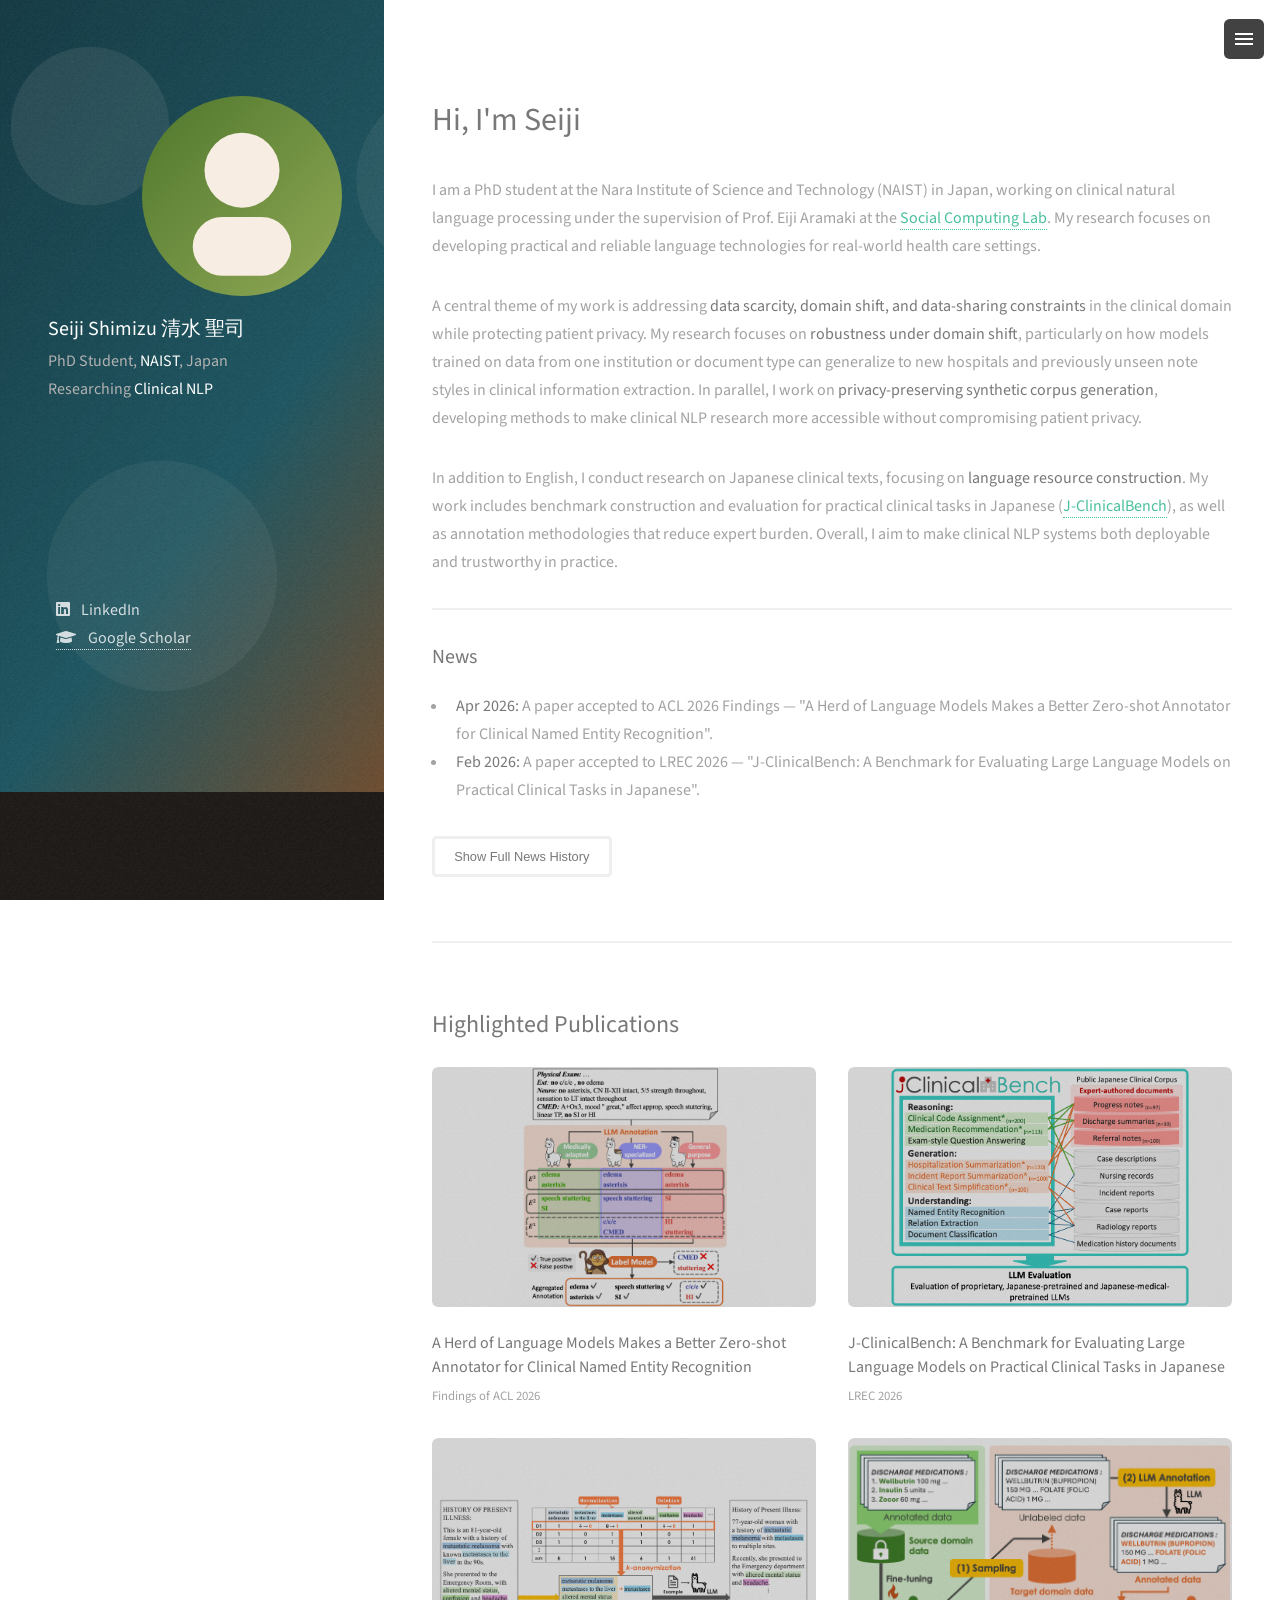
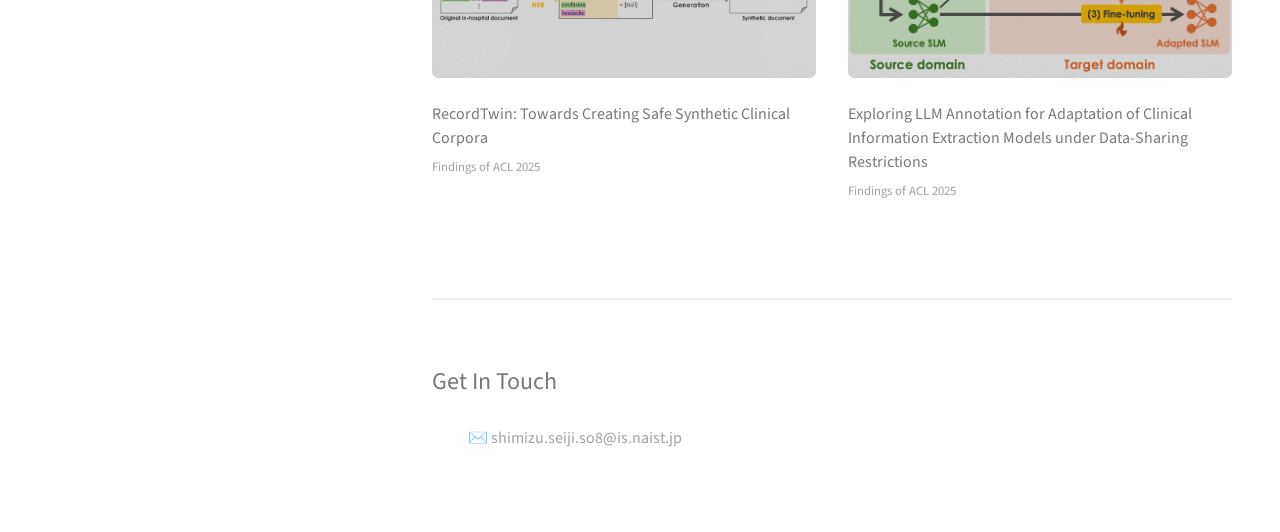
==== commit 68876610: "Test commit" ====
--- a/index.html
+++ b/index.html
@@ -99,7 +99,8 @@
 		<div class="menu-panel" id="menu-panel">
 			<a href="index.html">Home</a>
 			<a href="all-publications.html">Publications</a>
-			<a href="media/mock-resume.pdf" target="_blank" rel="noopener noreferrer">CV (PDF)</a>
+			<a href="media/CV_2026_Apr.pdf" target="_blank" rel="noopener noreferrer">CV (PDF)</a>
+			<a href="index-ja.html">日本語</a>
 		</div>
 	</nav>
 
@@ -139,13 +140,15 @@
 			</p>
 
 			<p>
-				A central theme of my work is <strong>robustness under domain shift</strong>. Across my publications, I
-				investigate how models
-				trained on one institution or document type can generalize to new hospitals and unseen note styles,
-				particularly in clinical information extraction.
-				I also work on <strong>privacy-preserving synthetic corpus generation</strong> to improve the
-				accessibility of clinical NLP
-				research while protecting patient privacy.
+				A central theme of my work is addressing <strong>data scarcity, domain shift, and data-sharing
+					constraints</strong> in
+				the clinical domain while
+				protecting patient privacy. My research focuses on <strong>robustness under domain
+					shift</strong>, particularly on how models trained on data from one institution or document type can
+				generalize to new hospitals and previously unseen note styles in clinical information extraction.
+
+				In parallel, I work on <strong>privacy-preserving synthetic corpus generation</strong>, developing
+				methods to make clinical NLP research more accessible without compromising patient privacy.
 			</p>
 
 			<p>
@@ -279,4 +282,4 @@
 	<script src="assets/js/main.js"></script>
 </body>
 
-</html>
+</html>
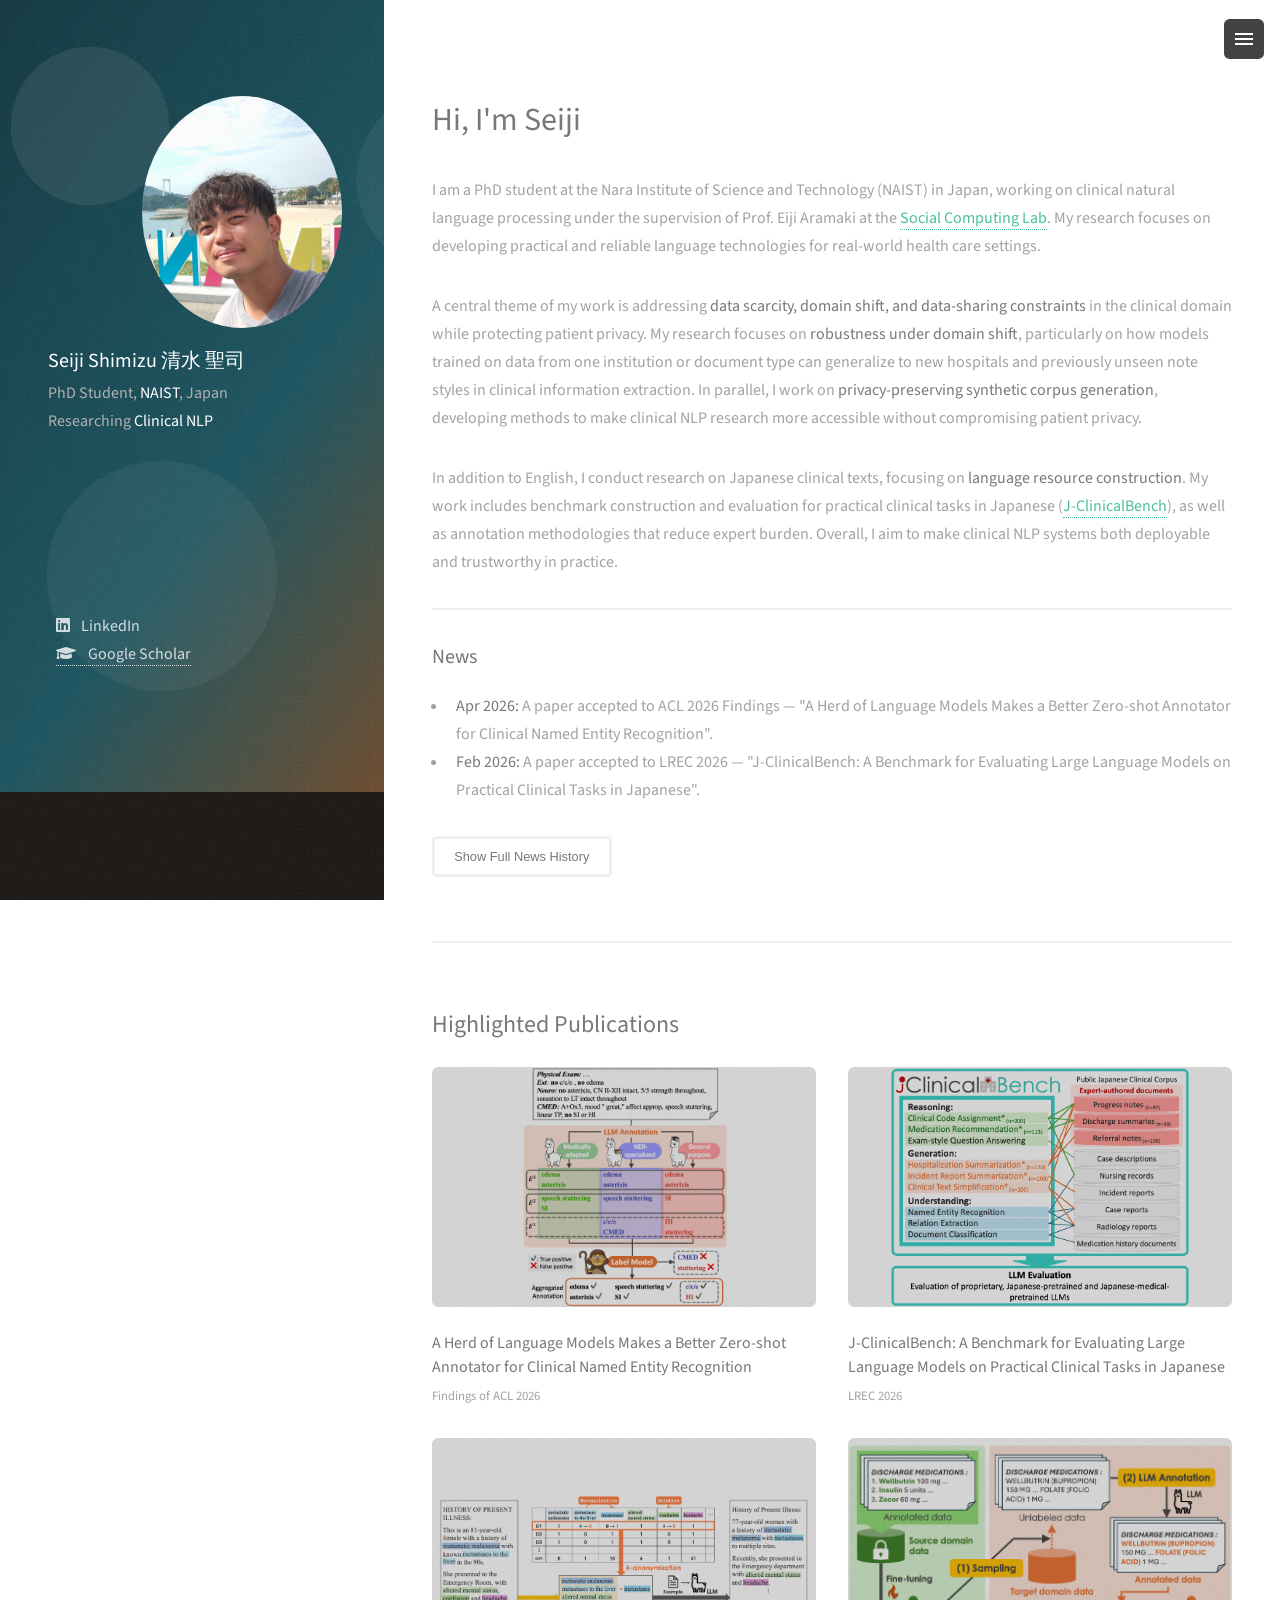
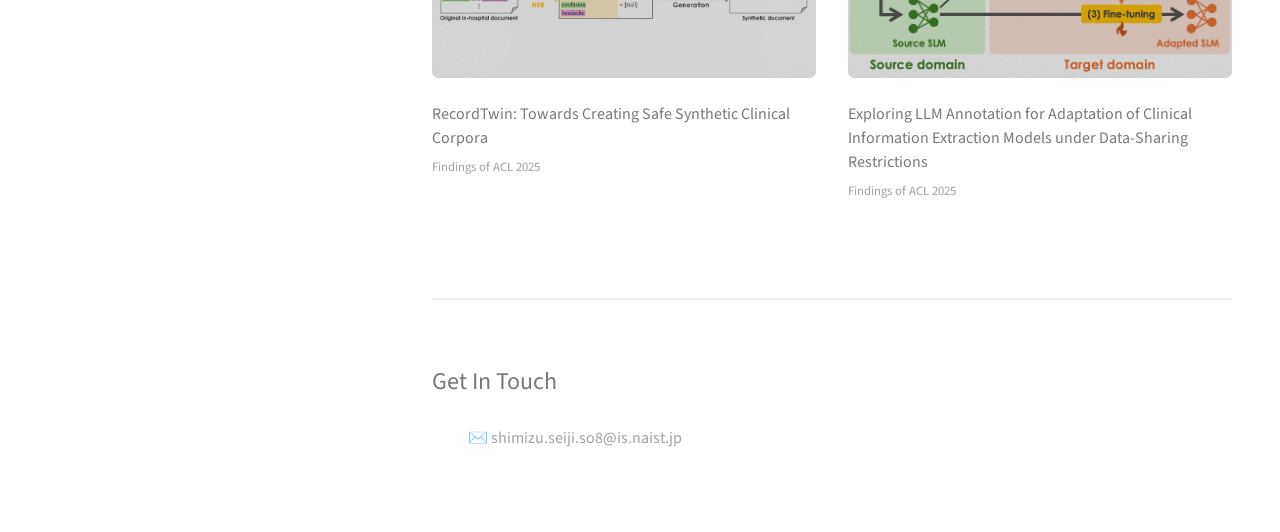
==== commit 0512a87e: "Test commit" ====
--- a/index.html
+++ b/index.html
@@ -106,7 +106,7 @@
 
 	<header id="header">
 		<div class="inner">
-			<a href="#" class="image avatar"><img src="images/avatar.svg" alt="Abstract avatar" /></a>
+			<a href="#" class="image avatar"><img src="images/avatar.jpg" alt="Abstract avatar" /></a>
 			<h1><strong>Seiji Shimizu 清水 聖司</strong></h1>
 			<p>PhD Student, <strong>NAIST</strong>, Japan<br />
 				Researching <strong>Clinical NLP</strong></p>
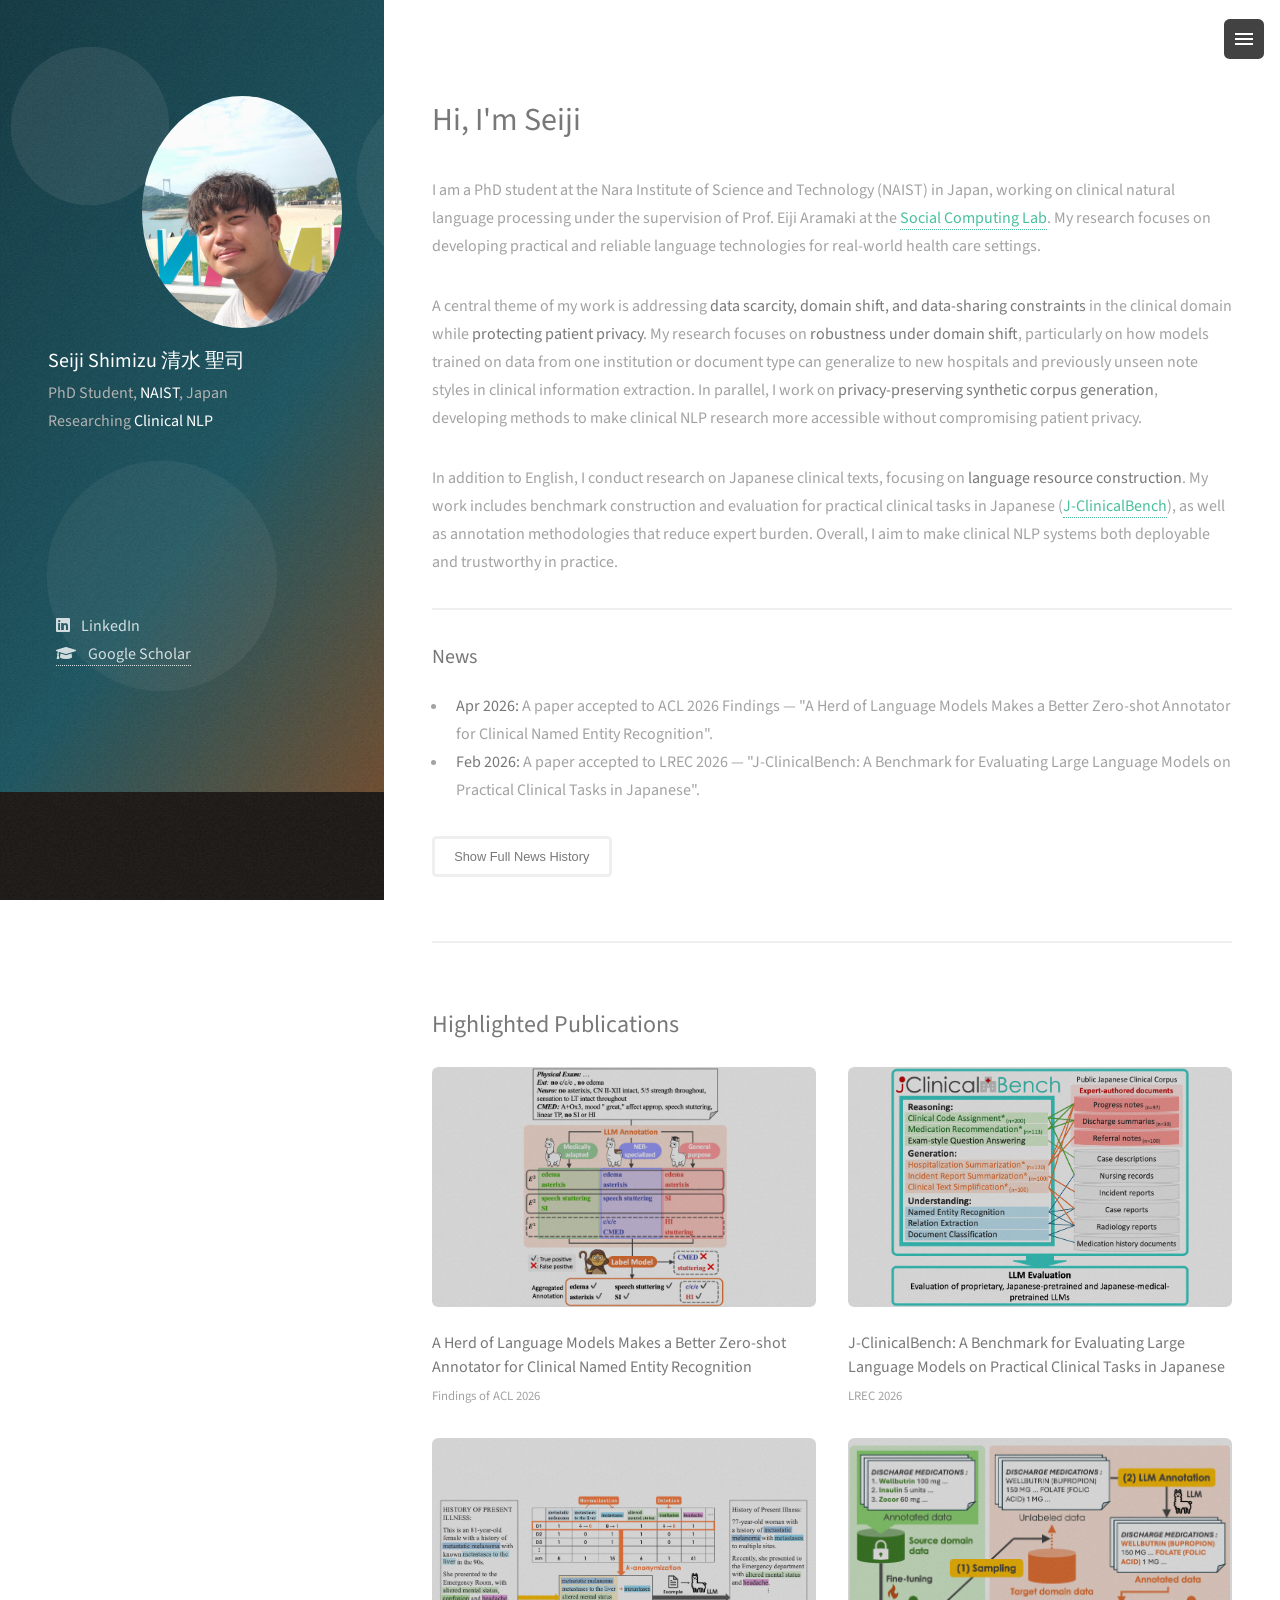
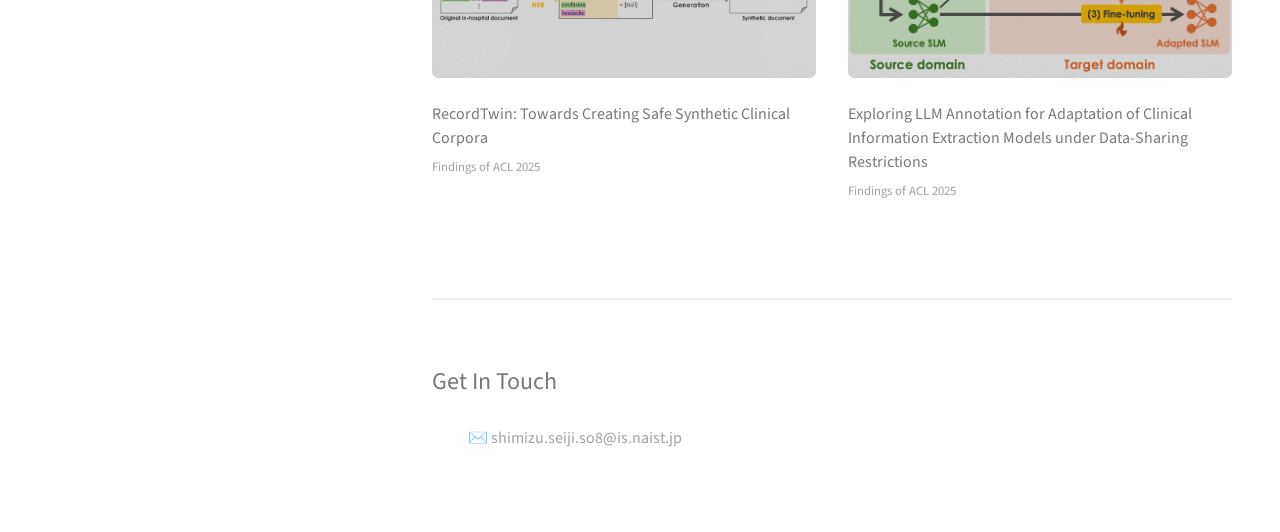
==== commit 13d81efd: "Test commit" ====
--- a/index.html
+++ b/index.html
@@ -143,7 +143,7 @@
 				A central theme of my work is addressing <strong>data scarcity, domain shift, and data-sharing
 					constraints</strong> in
 				the clinical domain while
-				protecting patient privacy. My research focuses on <strong>robustness under domain
+				<strong>protecting patient privacy</strong>. My research focuses on <strong>robustness under domain
 					shift</strong>, particularly on how models trained on data from one institution or document type can
 				generalize to new hospitals and previously unseen note styles in clinical information extraction.
 
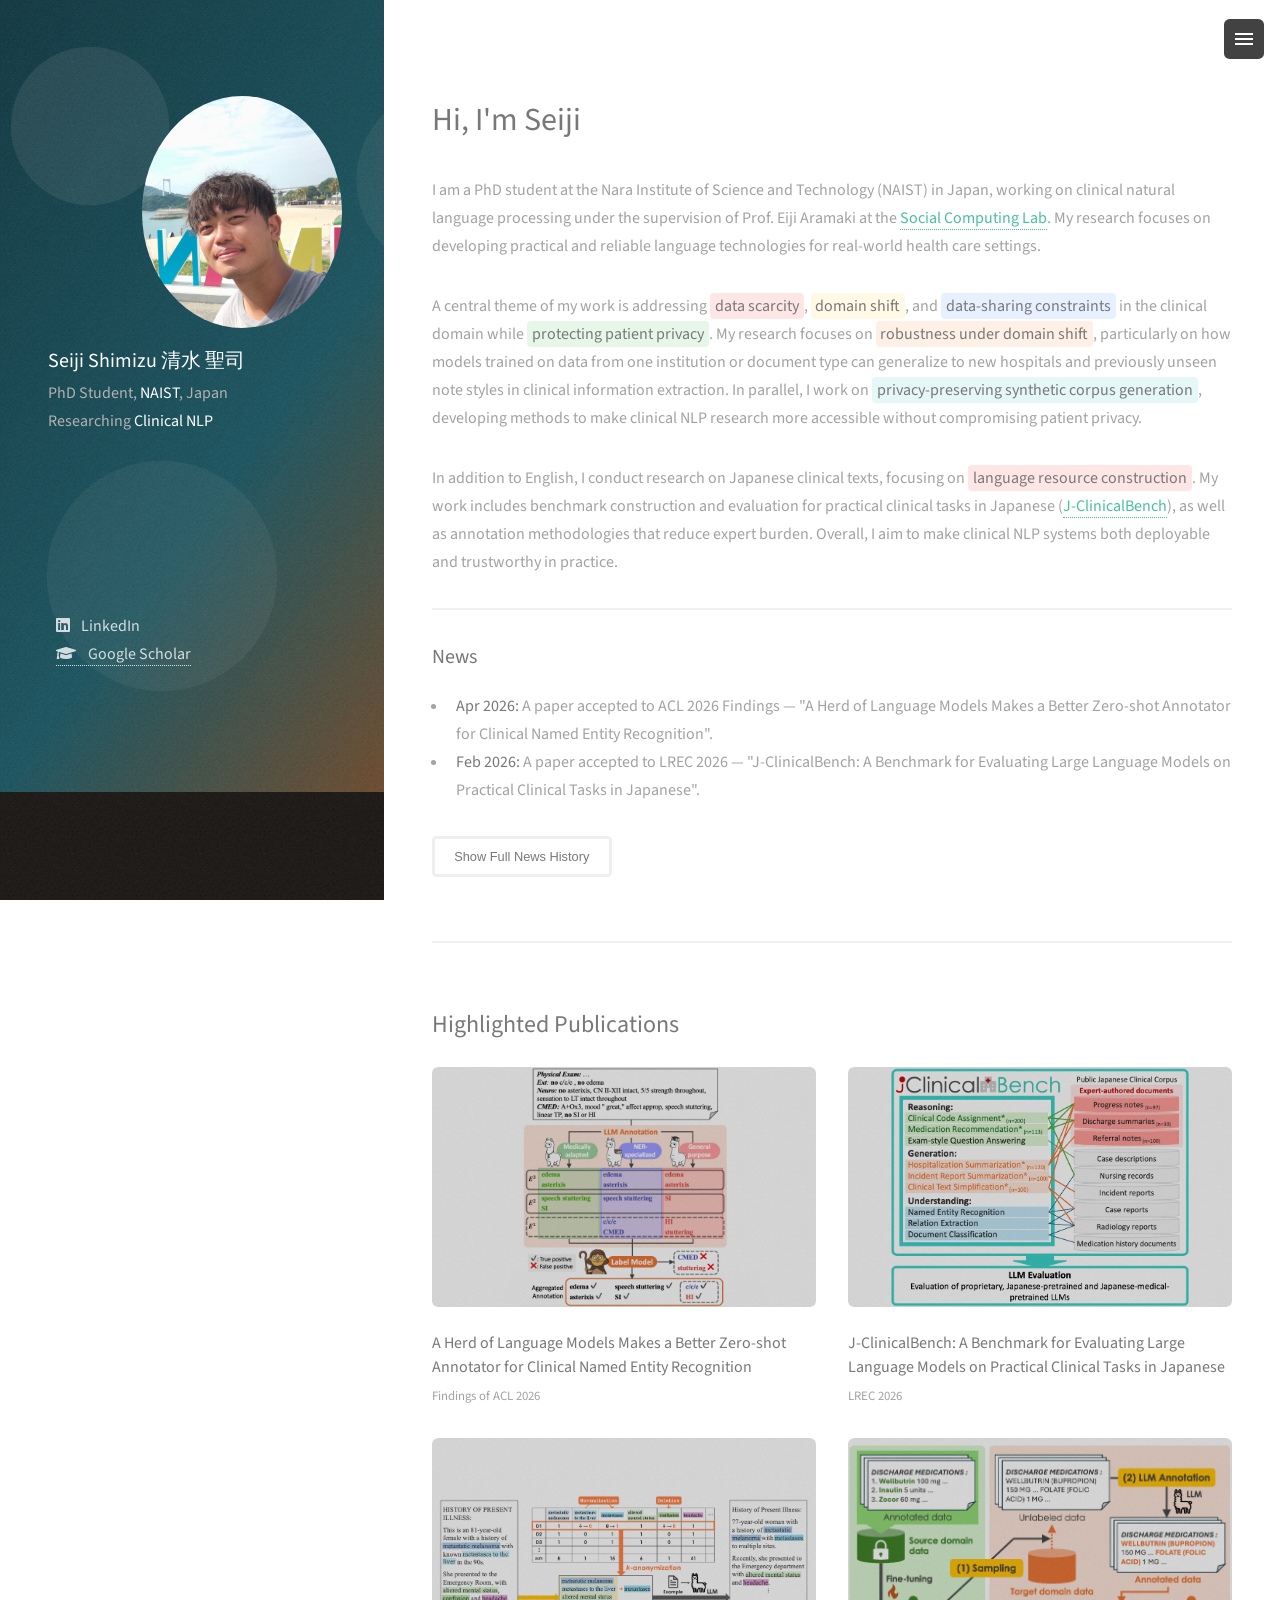
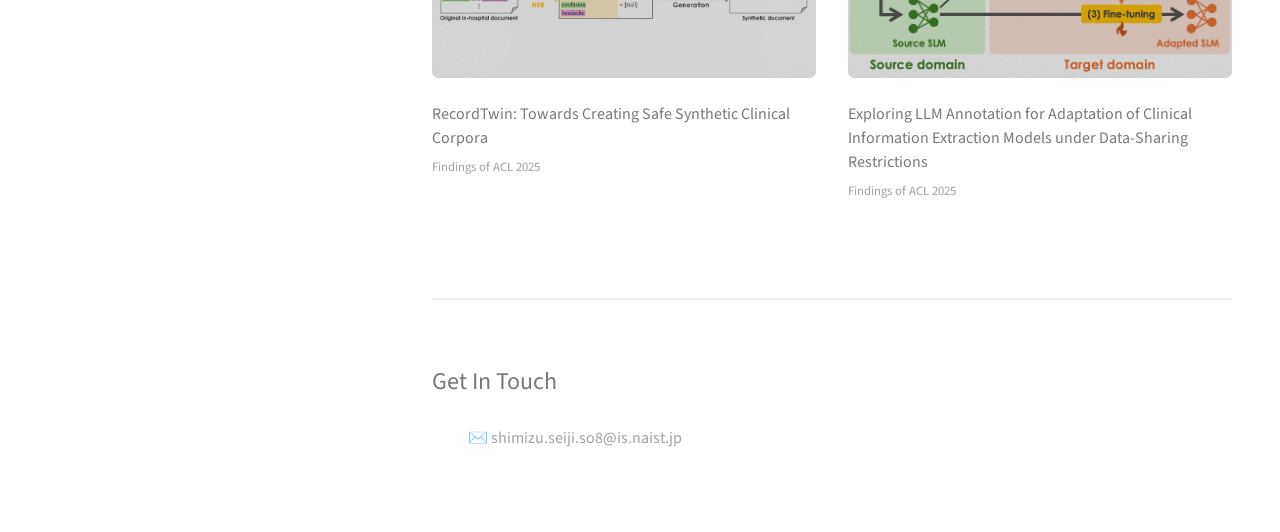
==== commit fa8aaca7: "Test commit" ====
--- a/index.html
+++ b/index.html
@@ -87,6 +87,41 @@
 			height: 100%;
 			object-fit: contain;
 			object-position: center;
+		}
+
+		.highlight-blue {
+			background-color: #e6f0ff;
+		}
+
+		.highlight-red {
+			background-color: #ffe6e6;
+		}
+
+		.highlight-yellow {
+			background-color: #fff9e6;
+		}
+
+		.highlight-green {
+			background-color: #e6f7ea;
+		}
+
+		.highlight-orange {
+			background-color: #fff0e6;
+		}
+
+		.highlight-teal {
+			background-color: #e6f7f7;
+		}
+
+		/* optional: improve readability */
+		.highlight-blue,
+		.highlight-red,
+		.highlight-yellow,
+		.highlight-green,
+		.highlight-orange,
+		.highlight-teal {
+			padding: 0.1em 0.3em;
+			border-radius: 0.25em;
 		}
 	</style>
 </head>
@@ -140,20 +175,26 @@
 			</p>
 
 			<p>
-				A central theme of my work is addressing <strong>data scarcity, domain shift, and data-sharing
-					constraints</strong> in
+				A central theme of my work is addressing <span class="highlight-red"><strong>data
+						scarcity</strong></span>, <span class="highlight-yellow"><strong>domain shift</strong></span>,
+				and <span class="highlight-blue"><strong>data-sharing constraints</strong></span> in
 				the clinical domain while
-				<strong>protecting patient privacy</strong>. My research focuses on <strong>robustness under domain
-					shift</strong>, particularly on how models trained on data from one institution or document type can
+				<span class="highlight-green"><strong>protecting patient privacy</strong></span>. My research focuses on
+				<span class="highlight-orange"><strong>robustness under domain
+						shift</strong></span>, particularly on how models trained on data from one institution or
+				document type can
 				generalize to new hospitals and previously unseen note styles in clinical information extraction.
 
-				In parallel, I work on <strong>privacy-preserving synthetic corpus generation</strong>, developing
+				In parallel, I work on <span class="highlight-teal"><strong>privacy-preserving synthetic corpus
+						generation</strong></span>, developing
 				methods to make clinical NLP research more accessible without compromising patient privacy.
 			</p>
 
 			<p>
-				In addition to English, I conduct research on Japanese clinical texts, focusing on <strong>language
-					resource construction</strong>. My work includes benchmark construction and evaluation for practical
+				In addition to English, I conduct research on Japanese clinical texts, focusing on <span
+					class="highlight-red"><strong>language
+						resource construction</strong></span>. My work includes benchmark construction and evaluation
+				for practical
 				clinical
 				tasks in Japanese (<a href="https://github.com/seiji-shimizu/J-ClinicalBench-release" target="_blank"
 					rel="noopener noreferrer">J-ClinicalBench</a>), as well as annotation methodologies that reduce
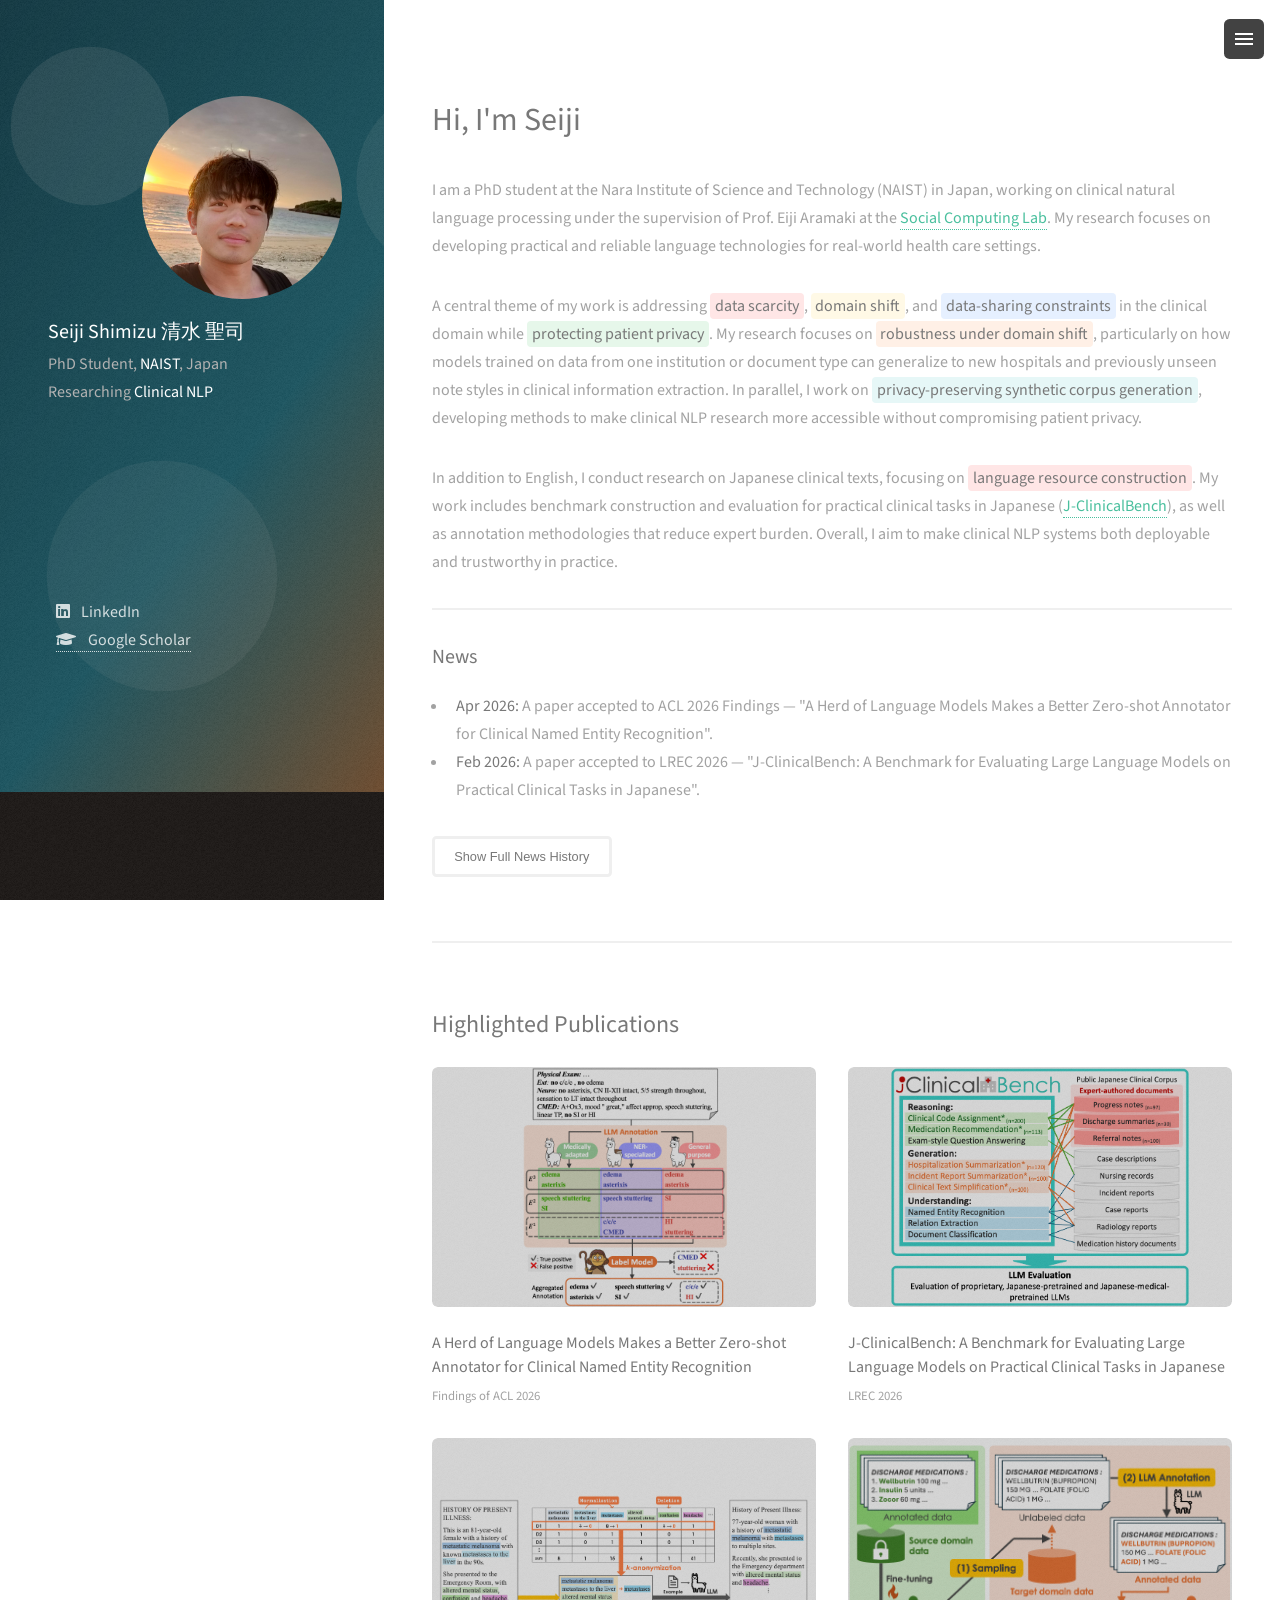
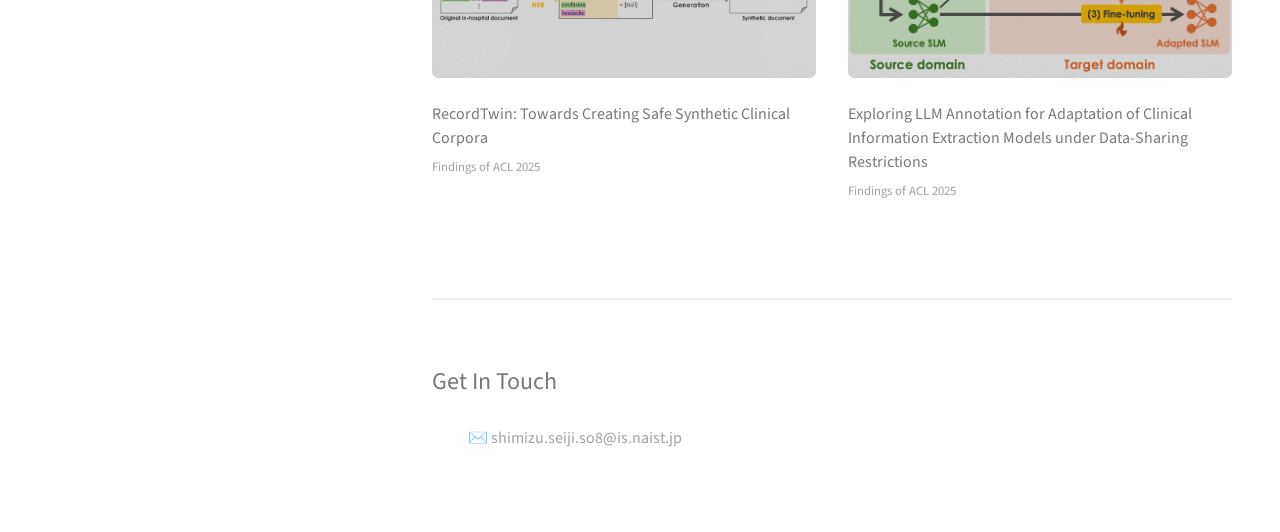
==== commit f989e1bc: "Test commit" ====
--- a/index.html
+++ b/index.html
@@ -134,7 +134,7 @@
 		<div class="menu-panel" id="menu-panel">
 			<a href="index.html">Home</a>
 			<a href="all-publications.html">Publications</a>
-			<a href="media/CV_2026_Apr.pdf" target="_blank" rel="noopener noreferrer">CV (PDF)</a>
+			<a href="media/Seiji_Shimizu_CV_2026_Apr.pdf" target="_blank" rel="noopener noreferrer">CV (PDF)</a>
 			<a href="index-ja.html">日本語</a>
 		</div>
 	</nav>
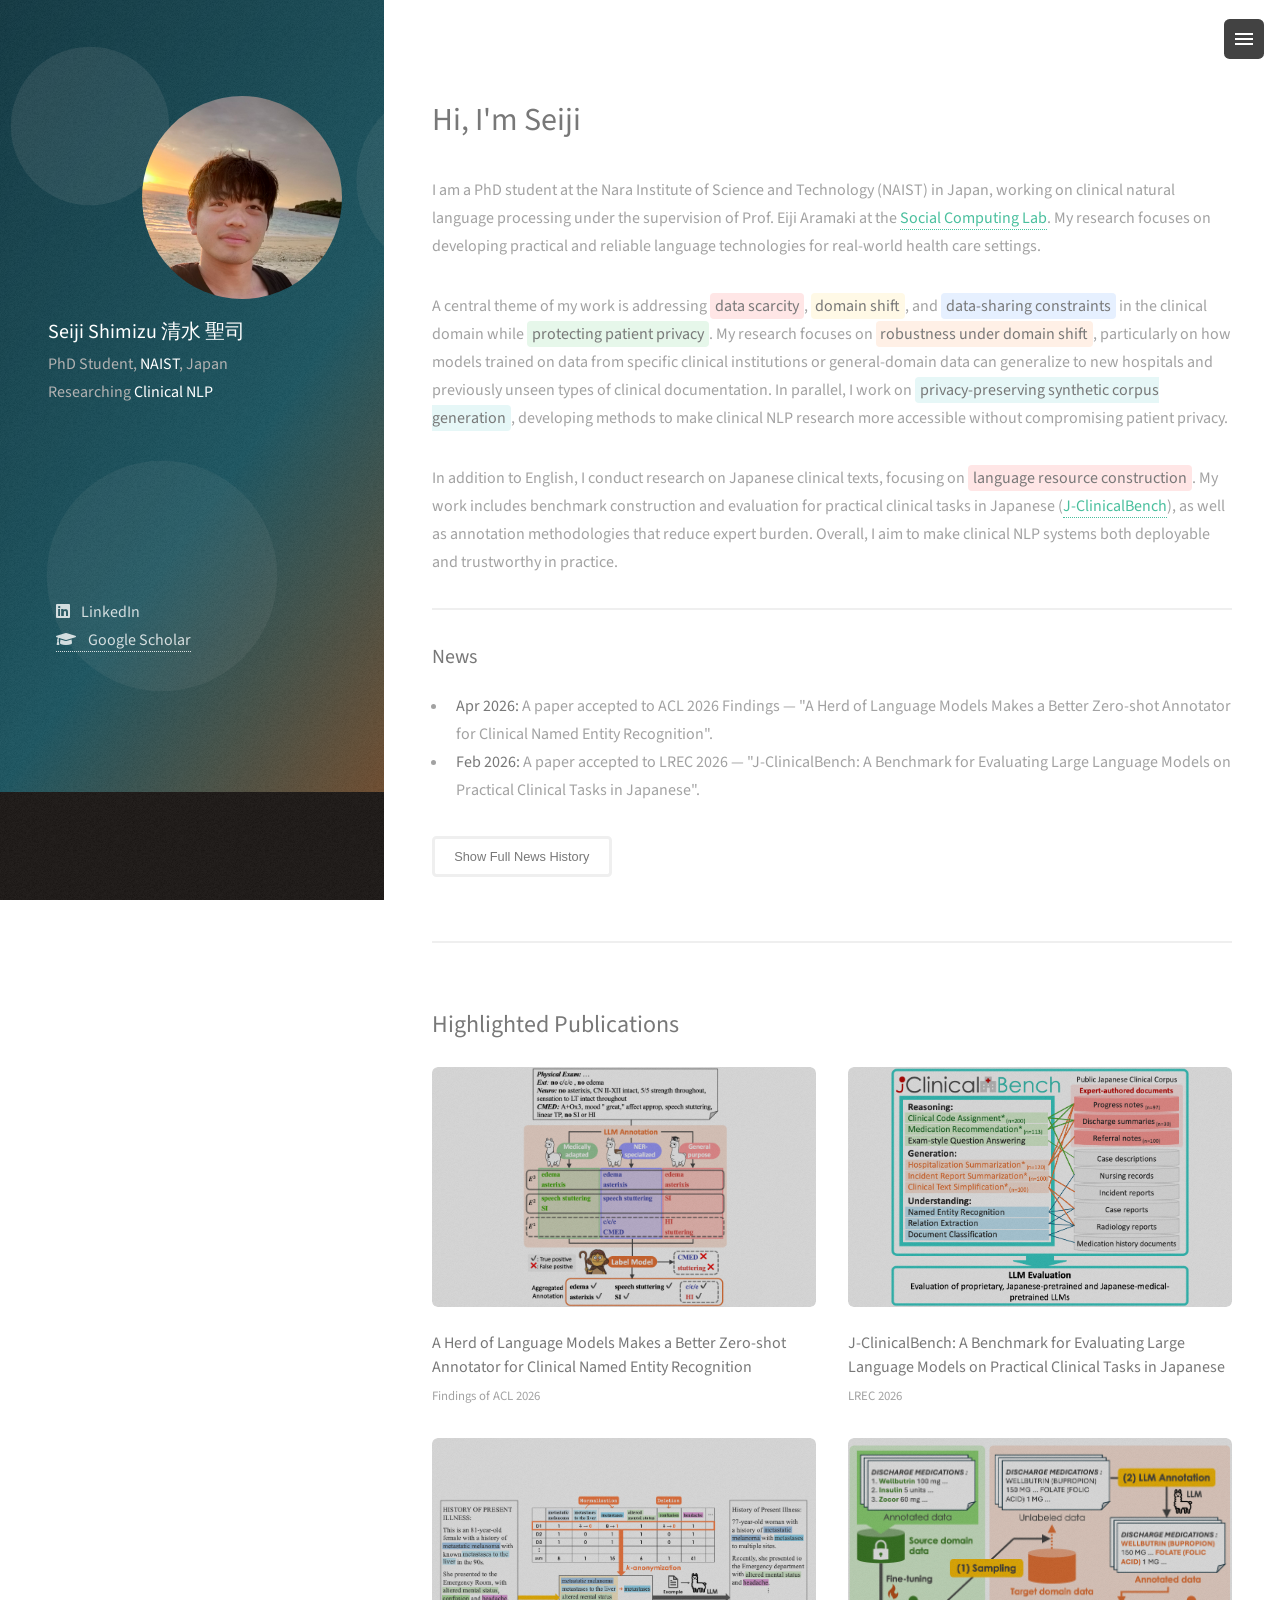
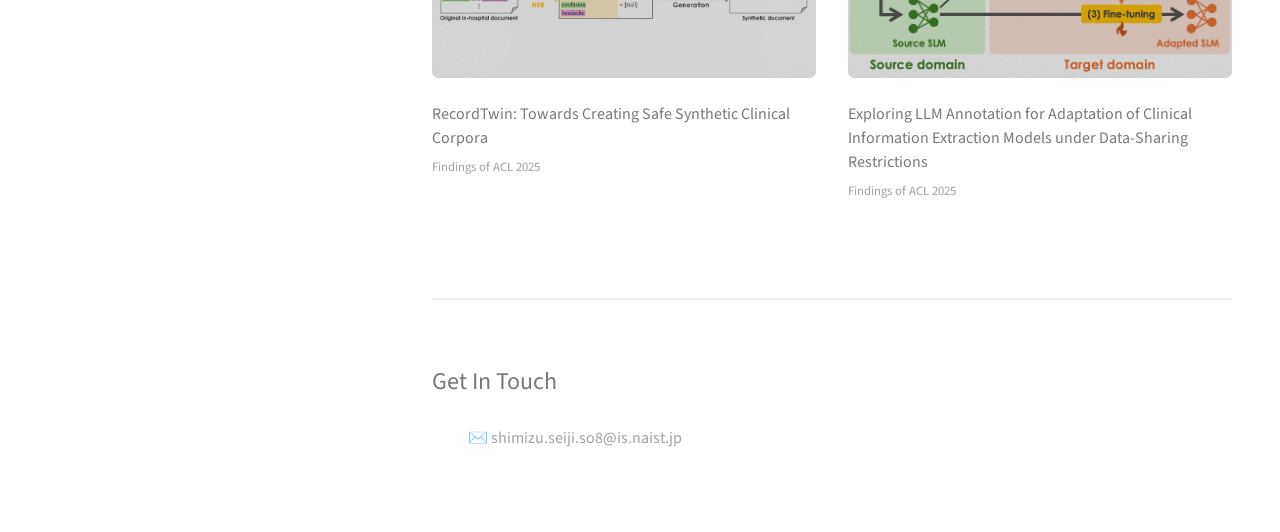
==== commit 4f10fa63: "Test commit" ====
--- a/index.html
+++ b/index.html
@@ -181,9 +181,9 @@
 				the clinical domain while
 				<span class="highlight-green"><strong>protecting patient privacy</strong></span>. My research focuses on
 				<span class="highlight-orange"><strong>robustness under domain
-						shift</strong></span>, particularly on how models trained on data from one institution or
-				document type can
-				generalize to new hospitals and previously unseen note styles in clinical information extraction.
+						shift</strong></span>, particularly on how models trained on data from specific clinical
+				institutions or general-domain data can generalize to new hospitals and previously unseen types of
+				clinical documentation.
 
 				In parallel, I work on <span class="highlight-teal"><strong>privacy-preserving synthetic corpus
 						generation</strong></span>, developing
